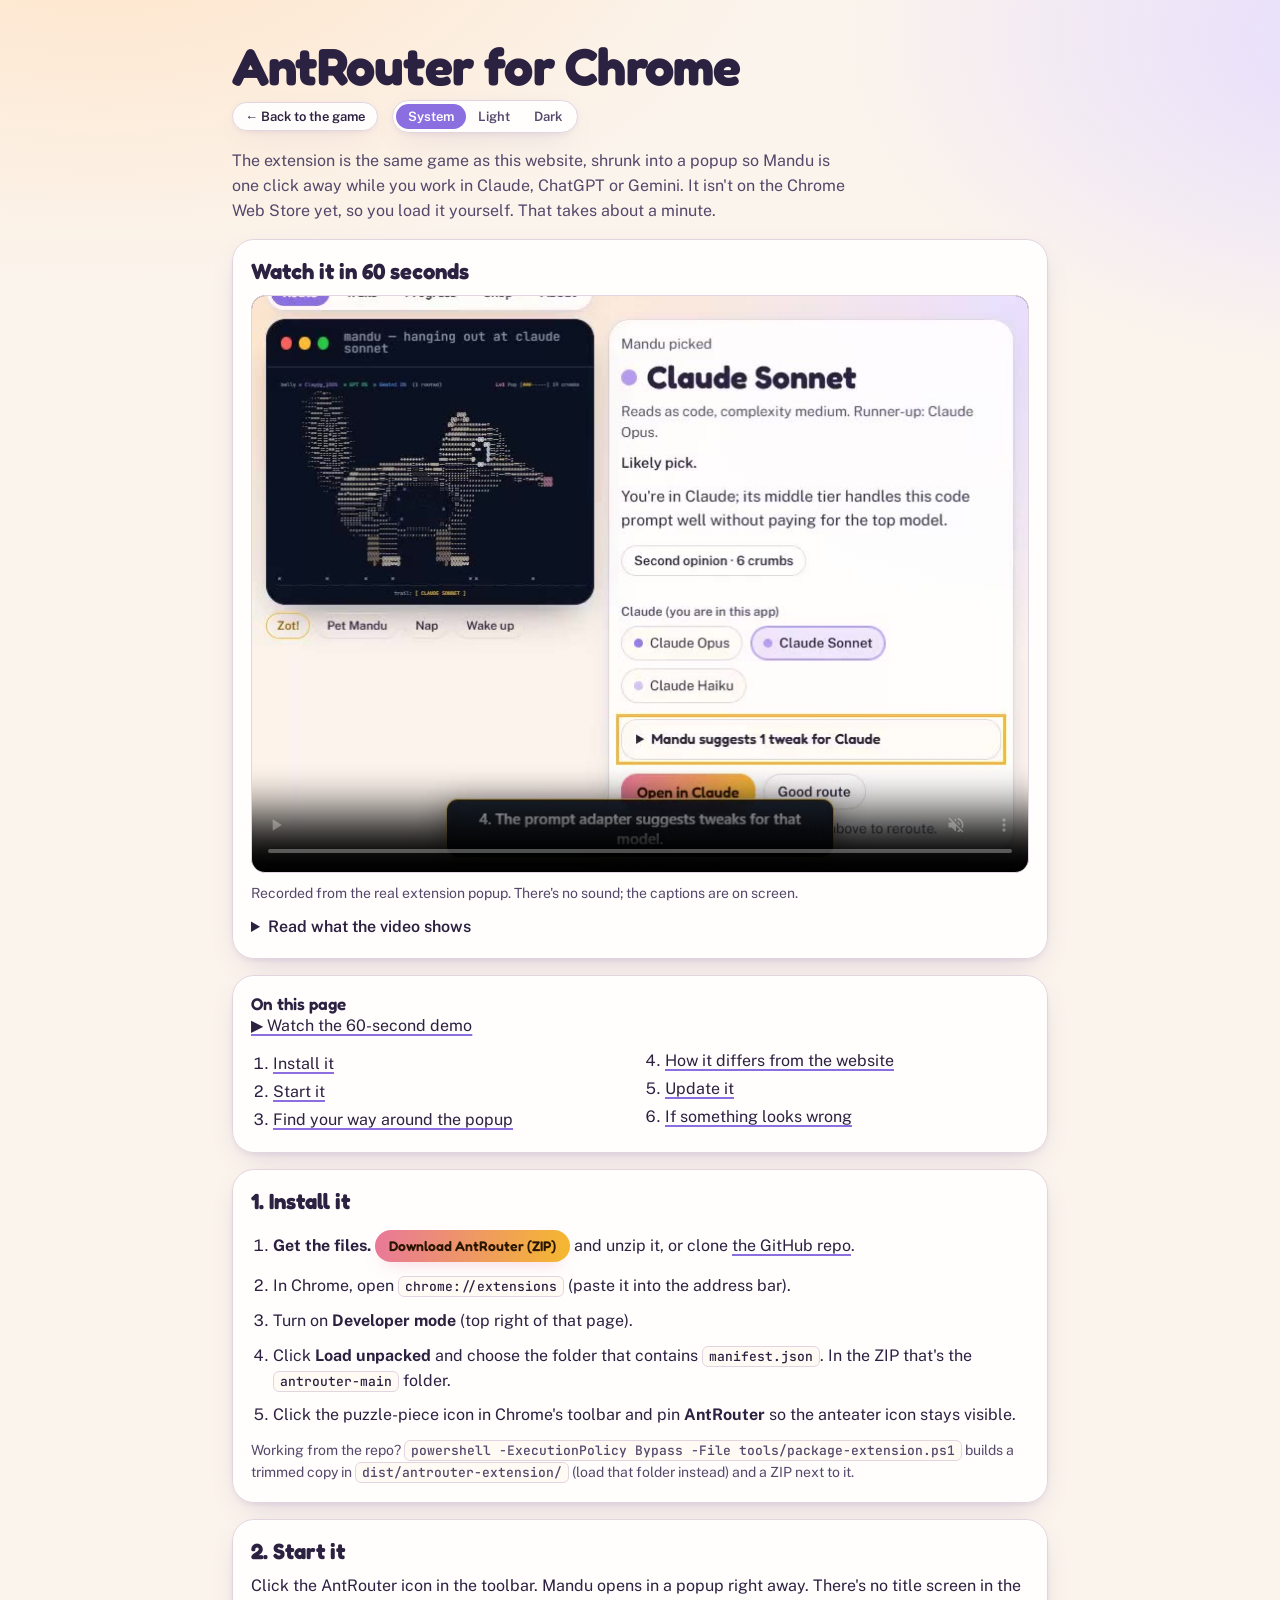
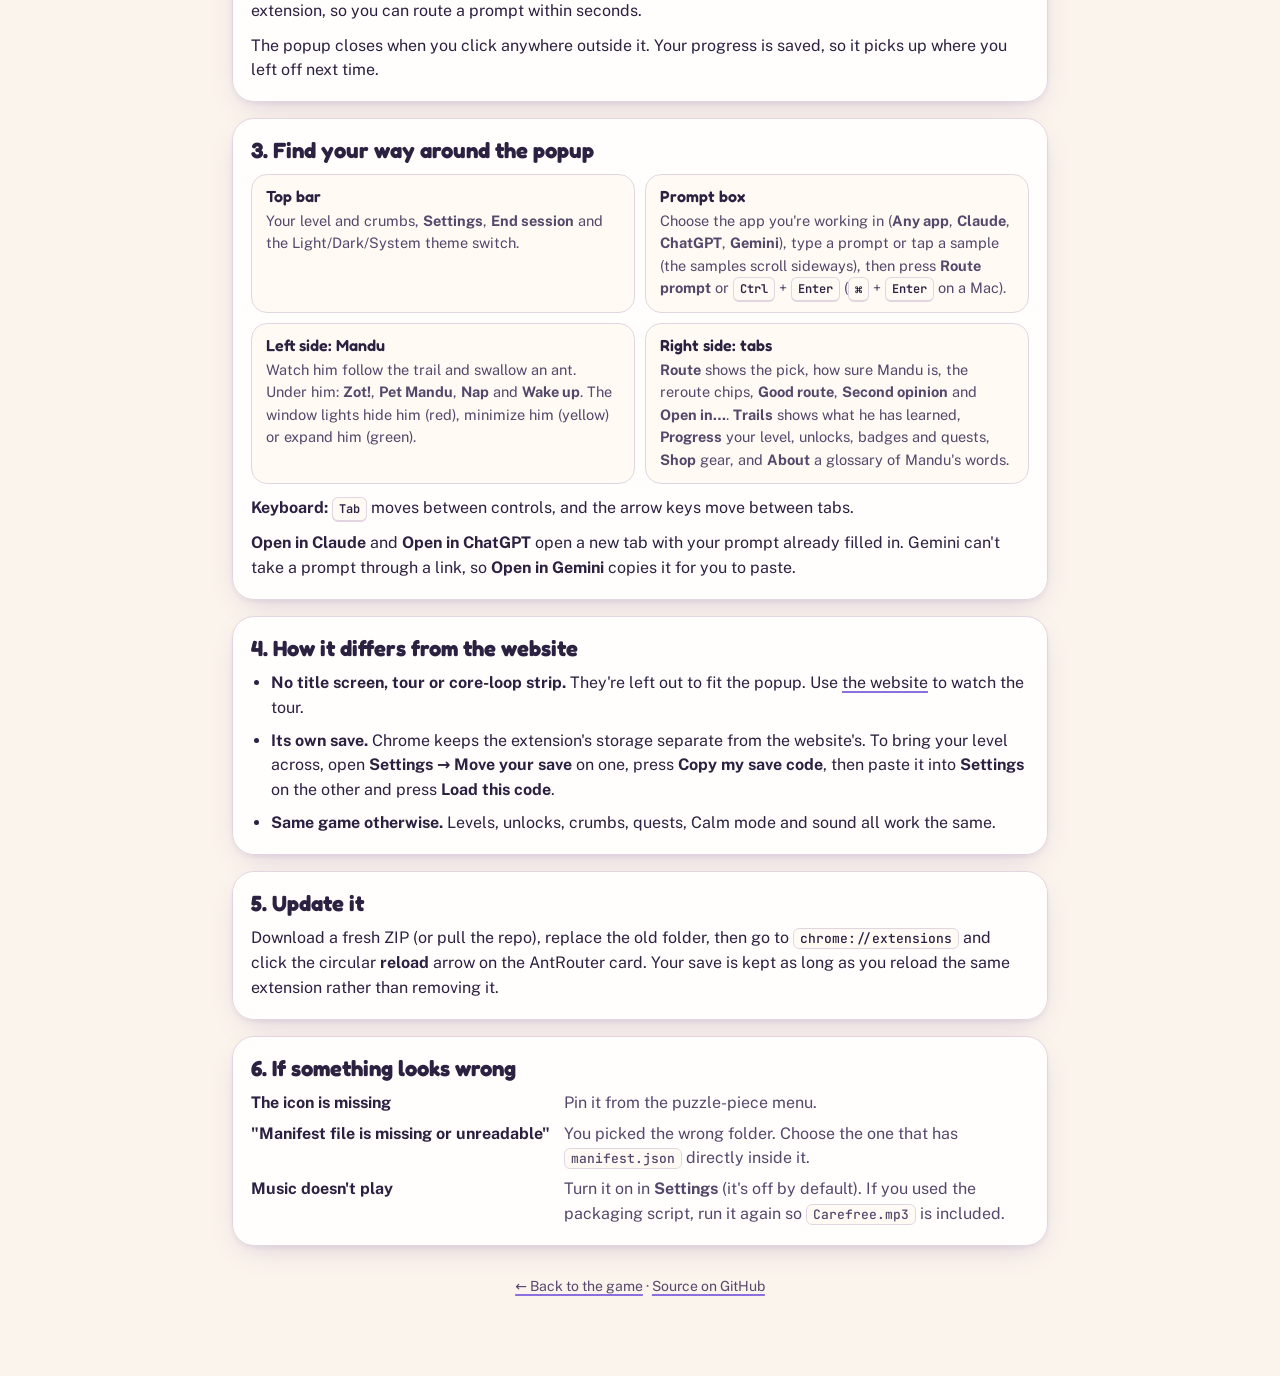
==== extension.html @ 778ecbe5 "site: 60-second demo video of the extension on the guide page A captioned recording of the real exte" ====
<!doctype html>
<html lang="en">
<head>
<meta charset="utf-8">
<meta name="viewport" content="width=device-width, initial-scale=1, viewport-fit=cover">
<title>AntRouter Chrome extension</title>
<meta name="description" content="How to install, start and find your way around the AntRouter Chrome extension.">
<link rel="preconnect" href="https://fonts.googleapis.com">
<link rel="preconnect" href="https://fonts.gstatic.com" crossorigin>
<link href="https://fonts.googleapis.com/css2?family=Public+Sans:wght@400;500;600&family=JetBrains+Mono:wght@500&family=Fredoka:wght@500..700&display=swap" rel="stylesheet">
<link rel="stylesheet" href="css/app.css?v=8">
<script src="src/storage.js?v=8"></script>
<script src="src/theme.js?v=8"></script>
<style>
/* demo video (this page only) */
.guide-demo video{display:block;width:100%;max-width:780px;aspect-ratio:780/580;height:auto;margin:6px auto 10px;border-radius:14px;border:1px solid var(--rule);background:#0B1120}
.guide-demo details{margin-top:6px}
.guide-demo summary{cursor:pointer;font-weight:600}
.guide-demo ol{margin:8px 0 0;padding-left:22px;display:grid;gap:4px;color:var(--muted)}
.guide-toc .demo-link{margin:8px 0 0}
</style>
</head>
<body>
<div class="wrap guide">
  <header class="top"><h1>AntRouter for Chrome</h1>
    <div class="top-right">
      <a class="hdr-btn" href="./">← Back to the game</a>
      <div class="theme-switch" role="radiogroup" aria-label="Color theme">
        <button role="radio" data-theme-choice="system">System</button><button role="radio" data-theme-choice="light">Light</button><button role="radio" data-theme-choice="dark">Dark</button>
      </div>
    </div>
  </header>
  <p class="sub">The extension is the same game as this website, shrunk into a popup so Mandu is one click away while you work in Claude, ChatGPT or Gemini. It isn't on the Chrome Web Store yet, so you load it yourself. That takes about a minute.</p>

  <section class="card guide-demo" id="demo" aria-labelledby="h-demo">
    <h2 id="h-demo">Watch it in 60 seconds</h2>
    <video controls muted playsinline preload="metadata" poster="media/extension-demo-poster.jpg" aria-describedby="demo-note">
      <source src="media/extension-demo.mp4" type="video/mp4">
      Your browser can't play this video. <a href="media/extension-demo.mp4">Download the demo (MP4)</a>.
    </video>
    <p class="meta" id="demo-note">Recorded from the real extension popup. There's no sound; the captions are on screen.</p>
    <details>
      <summary>Read what the video shows</summary>
      <ol>
        <li>Click the AntRouter icon in Chrome's toolbar and Mandu opens in a popup.</li>
        <li>Pick the app you're working in (Claude), type a prompt and press <b>Route prompt</b>.</li>
        <li>Mandu follows the trail, swallows an ant, and says which model, why and how sure he is.</li>
        <li>The prompt adapter suggests a tweak for that model, with the reason and a diff. Your original is sent unless you press <b>Use suggested prompt</b>.</li>
        <li><b>Open in Claude</b> opens a new tab with the prompt filled in.</li>
        <li>Tapping another model reroutes; Mandu learns that trail for next time.</li>
        <li>The Trails and Progress tabs show what he learned and what you've unlocked.</li>
        <li><b>Settings</b> has Calm mode, volume, and a save code to move your progress between the extension and the website.</li>
      </ol>
    </details>
  </section>

  <nav class="card guide-toc" aria-label="On this page">
    <b class="cardtitle">On this page</b>
    <p class="demo-link"><a href="#demo">▶ Watch the 60-second demo</a></p>
    <ol>
      <li><a href="#install">Install it</a></li>
      <li><a href="#start">Start it</a></li>
      <li><a href="#popup">Find your way around the popup</a></li>
      <li><a href="#differences">How it differs from the website</a></li>
      <li><a href="#update">Update it</a></li>
      <li><a href="#help">If something looks wrong</a></li>
    </ol>
  </nav>

  <section class="card" id="install" aria-labelledby="h-install">
    <h2 id="h-install">1. Install it</h2>
    <ol class="steps-list">
      <li><b>Get the files.</b> <a class="go guide-dl" href="https://github.com/EthanEthernet/antrouter/archive/refs/heads/main.zip">Download AntRouter (ZIP)</a> and unzip it, or clone <a href="https://github.com/EthanEthernet/antrouter">the GitHub repo</a>.</li>
      <li>In Chrome, open <code>chrome://extensions</code> (paste it into the address bar).</li>
      <li>Turn on <b>Developer mode</b> (top right of that page).</li>
      <li>Click <b>Load unpacked</b> and choose the folder that contains <code>manifest.json</code>. In the ZIP that's the <code>antrouter-main</code> folder.</li>
      <li>Click the puzzle-piece icon in Chrome's toolbar and pin <b>AntRouter</b> so the anteater icon stays visible.</li>
    </ol>
    <p class="meta">Working from the repo? <code>powershell -ExecutionPolicy Bypass -File tools/package-extension.ps1</code> builds a trimmed copy in <code>dist/antrouter-extension/</code> (load that folder instead) and a ZIP next to it.</p>
  </section>

  <section class="card" id="start" aria-labelledby="h-start">
    <h2 id="h-start">2. Start it</h2>
    <p>Click the AntRouter icon in the toolbar. Mandu opens in a popup right away. There's no title screen in the extension, so you can route a prompt within seconds.</p>
    <p>The popup closes when you click anywhere outside it. Your progress is saved, so it picks up where you left off next time.</p>
  </section>

  <section class="card" id="popup" aria-labelledby="h-popup">
    <h2 id="h-popup">3. Find your way around the popup</h2>
    <div class="guide-map">
      <div><h3>Top bar</h3><p>Your level and crumbs, <b>Settings</b>, <b>End session</b> and the Light/Dark/System theme switch.</p></div>
      <div><h3>Prompt box</h3><p>Choose the app you're working in (<b>Any app</b>, <b>Claude</b>, <b>ChatGPT</b>, <b>Gemini</b>), type a prompt or tap a sample (the samples scroll sideways), then press <b>Route prompt</b> or <kbd>Ctrl</kbd> + <kbd>Enter</kbd> (<kbd>⌘</kbd> + <kbd>Enter</kbd> on a Mac).</p></div>
      <div><h3>Left side: Mandu</h3><p>Watch him follow the trail and swallow an ant. Under him: <b>Zot!</b>, <b>Pet Mandu</b>, <b>Nap</b> and <b>Wake up</b>. The window lights hide him (red), minimize him (yellow) or expand him (green).</p></div>
      <div><h3>Right side: tabs</h3><p><b>Route</b> shows the pick, how sure Mandu is, the reroute chips, <b>Good route</b>, <b>Second opinion</b> and <b>Open in…</b>. <b>Trails</b> shows what he has learned, <b>Progress</b> your level, unlocks, badges and quests, <b>Shop</b> gear, and <b>About</b> a glossary of Mandu's words.</p></div>
    </div>
    <p><b>Keyboard:</b> <kbd>Tab</kbd> moves between controls, and the arrow keys move between tabs.</p>
    <p><b>Open in Claude</b> and <b>Open in ChatGPT</b> open a new tab with your prompt already filled in. Gemini can't take a prompt through a link, so <b>Open in Gemini</b> copies it for you to paste.</p>
  </section>

  <section class="card" id="differences" aria-labelledby="h-diff">
    <h2 id="h-diff">4. How it differs from the website</h2>
    <ul>
      <li><b>No title screen, tour or core-loop strip.</b> They're left out to fit the popup. Use <a href="./">the website</a> to watch the tour.</li>
      <li><b>Its own save.</b> Chrome keeps the extension's storage separate from the website's. To bring your level across, open <b>Settings → Move your save</b> on one, press <b>Copy my save code</b>, then paste it into <b>Settings</b> on the other and press <b>Load this code</b>.</li>
      <li><b>Same game otherwise.</b> Levels, unlocks, crumbs, quests, Calm mode and sound all work the same.</li>
    </ul>
  </section>

  <section class="card" id="update" aria-labelledby="h-update">
    <h2 id="h-update">5. Update it</h2>
    <p>Download a fresh ZIP (or pull the repo), replace the old folder, then go to <code>chrome://extensions</code> and click the circular <b>reload</b> arrow on the AntRouter card. Your save is kept as long as you reload the same extension rather than removing it.</p>
  </section>

  <section class="card" id="help" aria-labelledby="h-help">
    <h2 id="h-help">6. If something looks wrong</h2>
    <dl class="glossary">
      <dt>The icon is missing</dt><dd>Pin it from the puzzle-piece menu.</dd>
      <dt>"Manifest file is missing or unreadable"</dt><dd>You picked the wrong folder. Choose the one that has <code>manifest.json</code> directly inside it.</dd>
      <dt>Music doesn't play</dt><dd>Turn it on in <b>Settings</b> (it's off by default). If you used the packaging script, run it again so <code>Carefree.mp3</code> is included.</dd>
    </dl>
  </section>

  <p class="meta guide-foot"><a href="./">← Back to the game</a> · <a href="https://github.com/EthanEthernet/antrouter">Source on GitHub</a></p>
</div>
</body>
</html>
---- css/app.css ----
/* Colour tokens. Light is the base; dark applies when the system prefers it (and the viewer hasn't picked Light) or when Dark is picked. */
:root{--bg:#FBF4EC;--glow1:#FFE3C7;--glow2:#E6DCFF;--surface:rgba(255,255,255,.9);--surface-2:rgba(255,250,244,.96);--field:#FFFFFF;
  --rule:#E2D5E0;--hover:rgba(139,111,224,.09);--ink:#2B2140;--muted:#54486B;--signal:#F5B82E;--signal-ink:#8F5F00;--pink:#E8789A;
  --accent:#8B6FE0;--accent-soft:rgba(139,111,224,.16);--on-accent:#FFFFFF;--shadow:0 10px 30px -12px rgba(92,64,150,.28),0 2px 6px -2px rgba(92,64,150,.12);
  --go-shadow:rgba(232,120,154,.35);color-scheme:light;
  box-sizing:border-box;padding-top:env(safe-area-inset-top,0px);padding-bottom:env(safe-area-inset-bottom,0px)}
@media (prefers-color-scheme:dark){:root:not([data-theme="light"]){--bg:#130F22;--glow1:#2A1B47;--glow2:#0F2A3F;--surface:rgba(255,255,255,.085);--surface-2:rgba(255,255,255,.07);--field:rgba(10,8,22,.55);
  --rule:rgba(220,205,255,.13);--hover:rgba(185,155,242,.12);--ink:#EFEAFF;--muted:#C6BEDF;--signal-ink:#F7C55A;--pink:#F59AB0;
  --accent:#B99BF2;--accent-soft:rgba(185,155,242,.2);--on-accent:#1C1233;--shadow:0 14px 34px -14px rgba(0,0,0,.7),0 2px 6px -2px rgba(0,0,0,.4);--go-shadow:rgba(245,154,176,.25);color-scheme:dark}}
:root[data-theme="dark"]{--bg:#130F22;--glow1:#2A1B47;--glow2:#0F2A3F;--surface:rgba(255,255,255,.085);--surface-2:rgba(255,255,255,.07);--field:rgba(10,8,22,.55);
  --rule:rgba(220,205,255,.13);--hover:rgba(185,155,242,.12);--ink:#EFEAFF;--muted:#C6BEDF;--signal-ink:#F7C55A;--pink:#F59AB0;
  --accent:#B99BF2;--accent-soft:rgba(185,155,242,.2);--on-accent:#1C1233;--shadow:0 14px 34px -14px rgba(0,0,0,.7),0 2px 6px -2px rgba(0,0,0,.4);--go-shadow:rgba(245,154,176,.25);color-scheme:dark}
*,*::before,*::after{box-sizing:inherit}
html{scroll-padding-top:env(safe-area-inset-top,0px)}
body{margin:0;background:var(--bg);color:var(--ink);font:400 16px/1.55 "Public Sans",system-ui,sans-serif}
:focus-visible{outline:3px solid var(--signal);outline-offset:2px}
.wrap{max-width:1040px;margin:0 auto;padding:40px 22px 64px}
h1{font:800 clamp(38px,6.4vw,68px)/1 "Archivo",Arial,sans-serif;font-variation-settings:"wdth" 118;margin:0 0 10px;letter-spacing:-.01em}
.sub{color:var(--muted);max-width:62ch;margin:0 0 28px;font-size:18px}
.term{background:#0B1120;border:1px solid #26314D;border-radius:16px;overflow:hidden}
.bar{display:flex;align-items:center;gap:7px;padding:11px 14px;border-bottom:1px solid #26314D}
.bar .wb{width:13px;height:13px;border-radius:50%;padding:0;border:0;display:grid;place-items:center;font:700 9px/1 "JetBrains Mono",monospace;color:transparent;cursor:pointer}
.bar .wb:hover,.bar .wb:focus-visible{color:rgba(0,0,0,.6)}
.bar .wb.red{background:#FF5F57}.bar .wb.yellow{background:#FEBC2E}.bar .wb.green{background:#28C840}
.term.min pre{display:none}
.term.max{position:fixed;inset:12px;z-index:50;display:flex;flex-direction:column;box-shadow:0 20px 80px rgba(0,0,0,.6)}
.term.max pre{margin:auto 0}
.shade{position:fixed;inset:0;background:rgba(5,8,16,.7);z-index:49;display:none}
.shade.on{display:block}
.bar span{margin-left:8px;font:500 12.5px/1 "JetBrains Mono",ui-monospace,Menlo,Consolas,monospace;color:#8B96AE}
pre{margin:0;padding:20px 0 16px;color:#E7D2B4;font-family:"JetBrains Mono",ui-monospace,"SF Mono",Menlo,Consolas,monospace;line-height:1;white-space:pre;overflow:hidden;text-align:center;cursor:crosshair;user-select:none}
.controls{display:grid;grid-template-columns:1fr auto;gap:18px;margin-top:20px;align-items:start}
@media (max-width:720px){.controls{grid-template-columns:1fr}}
.group b{display:block;font:700 15px/1.3 "Archivo",sans-serif;margin-bottom:10px}
.chips{display:flex;flex-wrap:wrap;gap:8px}
button{font:600 14px/1 "Public Sans",sans-serif;padding:10px 14px;border-radius:999px;border:1px solid var(--rule);background:transparent;color:var(--ink);cursor:pointer;display:inline-flex;align-items:center;gap:8px}
button:hover{border-color:var(--ink)}
button .dot{width:10px;height:10px;border-radius:50%}
button.primary{background:var(--pink);color:#3A1220;border-color:var(--pink)}
.router{margin-top:20px;display:grid;grid-template-columns:minmax(0,1.25fr) minmax(0,1fr);gap:20px;align-items:start}
@media (max-width:860px){.router{grid-template-columns:1fr}}
.card{border:1px solid var(--rule);border-radius:14px;padding:18px}
textarea{width:100%;min-height:92px;resize:vertical;font:inherit;color:var(--ink);background:transparent;border:1px solid var(--rule);border-radius:10px;padding:12px 14px}
.dials{display:grid;grid-template-columns:repeat(3,1fr);gap:14px;margin:14px 0}
@media (max-width:480px){.dials{grid-template-columns:1fr}}
.dial label{display:flex;justify-content:space-between;font-weight:600;font-size:14px}
.dial output{color:var(--muted);font-weight:500}
input[type=range]{width:100%;accent-color:var(--signal)}
.go{background:var(--signal);color:#2A1E00;border-color:var(--signal);font:700 15px/1 "Archivo",sans-serif;padding:13px 20px}
.go:disabled{opacity:.5;cursor:wait}
.samples{display:flex;flex-wrap:wrap;gap:6px;margin-top:10px}
.samples button{font-size:13px;padding:7px 11px}
.pick h3{font:800 30px/1.1 "Archivo",sans-serif;font-variation-settings:"wdth" 112;margin:4px 0 6px;display:flex;align-items:center;gap:10px}
.pick .sw{width:16px;height:16px;border-radius:50%}
.meta{font-size:14px;color:var(--muted)}
.reason{margin:10px 0 14px;font-size:15.5px}
.bars{display:grid;gap:7px;margin:12px 0 16px}
.chips{display:flex;flex-wrap:wrap;gap:8px}
.chip{display:inline-flex;align-items:center;gap:7px;padding:6px 12px;border-radius:999px;border:1px solid rgba(127,127,127,.35);font-size:13.5px;cursor:pointer}
.chip:hover{background:rgba(127,127,127,.12)}
.chip.on{border-color:var(--c);font-weight:700;box-shadow:0 0 0 1px var(--c) inset}
.chip .sw{width:9px;height:9px;border-radius:50%;display:inline-block}
.barrow{display:grid;grid-template-columns:110px 1fr 34px;gap:10px;align-items:center;font-size:13.5px;cursor:pointer;border-radius:6px;padding:2px 4px}
.barrow:hover{background:rgba(127,127,127,.12)}
.barrow .track{height:8px;border-radius:4px;background:rgba(127,127,127,.18);overflow:hidden}
.barrow .fill{display:block;height:100%;border-radius:4px}
.fam{font:700 12.5px/1 "Public Sans",sans-serif;color:var(--muted);margin-top:6px}
.open{display:flex;flex-wrap:wrap;gap:8px;align-items:center}
.open a{font:700 14px/1 "Archivo",sans-serif;padding:11px 16px;border-radius:999px;text-decoration:none;color:#2A1E00;background:var(--signal)}
.empty{color:var(--muted);font-size:15px;margin:0}
.ledger{display:flex;gap:22px;flex-wrap:wrap;margin-top:12px}
.ledger b{font:750 24px/1 "Archivo",sans-serif;display:block}
.ledger span{font-size:12.5px;color:var(--muted)}
.plat{display:flex;flex-wrap:wrap;gap:8px;margin:0 0 14px;align-items:center}
.plat button[aria-pressed="true"]{background:var(--ink);color:var(--bg);border-color:var(--ink)}
.mood{display:flex;flex-wrap:wrap;gap:8px;margin-top:14px}
.states{display:grid;grid-template-columns:repeat(4,1fr);gap:20px;margin-top:44px;border-top:1px solid var(--rule);padding-top:28px}
@media (max-width:820px){.states{grid-template-columns:repeat(2,1fr)}}
@media (max-width:460px){.states{grid-template-columns:1fr}}
.states h3{font:700 18px/1.2 "Archivo",sans-serif;font-variation-settings:"wdth" 108;margin:0 0 6px}
.states p{margin:0;color:var(--muted);font-size:15px}
.loop{margin-top:16px;border:1px solid var(--rule);border-radius:14px;padding:14px 16px}
.loophead{display:flex;justify-content:space-between;align-items:baseline;gap:10px;flex-wrap:wrap;margin-bottom:10px}
.loophead b{font:700 15px/1.2 "Archivo",sans-serif}
.steps{display:flex;flex-wrap:wrap;align-items:center;gap:6px}
.st{font:600 13px/1 "Public Sans",sans-serif;padding:8px 11px;border-radius:999px;border:1px dashed var(--rule);color:var(--muted);transition:.25s}
.st.done{border-style:solid;border-color:var(--signal);color:var(--ink)}
.st.on{background:var(--signal);border-color:var(--signal);color:#2A1E00;transform:scale(1.06)}
.arr{color:var(--muted);font-size:13px}
.hint{margin-top:10px;font-size:14px;color:var(--muted)}
.hint b{color:var(--ink)}
.quests{display:grid;grid-template-columns:repeat(auto-fit,minmax(220px,1fr));gap:10px;margin-top:10px}
.q{border:1px solid var(--rule);border-radius:12px;padding:12px}
.q b{display:block;font:600 14.5px/1.3 "Public Sans",sans-serif;margin-bottom:8px}
.qbar{height:7px;border-radius:4px;background:rgba(127,127,127,.2);overflow:hidden}
.qbar span{display:block;height:100%;background:var(--signal);transition:width .4s}
.q .meta{display:flex;justify-content:space-between;margin-top:6px;font-size:12.5px}
.q.new{animation:pop .6s}
@keyframes pop{0%{transform:scale(.94);opacity:.3}100%{transform:none;opacity:1}}
.prog{display:grid;grid-template-columns:minmax(0,1fr) minmax(0,1.3fr);gap:20px;margin-top:20px}
@media (max-width:860px){.prog{grid-template-columns:1fr}}
.lvl{display:flex;align-items:baseline;gap:10px;flex-wrap:wrap}
.lvl b{font:800 26px/1 "Archivo",sans-serif;font-variation-settings:"wdth" 112}
.xpbar{height:10px;border-radius:5px;background:rgba(127,127,127,.2);overflow:hidden;margin:10px 0 6px}
.xpbar span{display:block;height:100%;background:linear-gradient(90deg,var(--pink),var(--signal));transition:width .5s}
.crumbs{font:700 15px/1 "Archivo",sans-serif;color:var(--signal)}
.badges{display:flex;flex-wrap:wrap;gap:6px;margin-top:12px}
.badge{font-size:12.5px;padding:5px 9px;border-radius:999px;border:1px dashed var(--rule);color:var(--muted)}
.badge.on{border-style:solid;border-color:var(--signal);color:var(--ink)}
.shop{display:grid;grid-template-columns:repeat(auto-fill,minmax(150px,1fr));gap:10px;margin-top:10px}
.item{border:1px solid var(--rule);border-radius:12px;padding:12px;display:flex;flex-direction:column;gap:6px}
.item .ico{font:500 18px/1 "JetBrains Mono",monospace;height:22px}
.item b{font:700 14.5px/1.2 "Archivo",sans-serif}
.item .meta{font-size:12.5px}
.item button{justify-content:center;font-size:13px;padding:8px 10px;margin-top:auto}
.item button:disabled{opacity:.45;cursor:not-allowed}
.item.worn{border-color:var(--signal)}
.tourbtn{background:var(--signal);color:#2A1E00;border-color:var(--signal);font:700 15px/1 "Archivo",sans-serif;padding:12px 18px;margin:-12px 0 24px}
.tourbar{position:fixed;top:12px;left:50%;transform:translateX(-50%);z-index:70;display:none;align-items:center;gap:12px;background:#0B1120;color:#E6EAF2;border:1px solid #F5B82E;border-radius:14px;padding:12px 14px 12px 16px;width:min(720px,calc(100vw - 32px));box-shadow:0 10px 40px rgba(0,0,0,.5)}
.tourbar.on{display:flex}
.tourbar .step{font:700 12px/1 "JetBrains Mono",monospace;color:#F5B82E;white-space:nowrap}
.tourbar p{margin:0;flex:1;font:500 15px/1.35 "Public Sans",sans-serif}
.tourbar button{font-size:12.5px;padding:7px 11px;color:#E6EAF2;border-color:#3A4563}
.tourbar .tprog{position:absolute;left:0;bottom:0;height:3px;background:#F5B82E;border-radius:0 0 0 14px;transition:width .3s linear}
.toast{position:fixed;left:50%;bottom:22px;transform:translateX(-50%) translateY(20px);background:#0B1120;color:#FFD200;border:1px solid #FFD200;border-radius:999px;padding:10px 16px;font:600 14px/1.2 "Public Sans",sans-serif;opacity:0;transition:.3s;z-index:60;pointer-events:none;max-width:calc(100vw - 32px);text-align:center}
.toast.on{opacity:1;transform:translateX(-50%) translateY(0)}
.brief{margin-top:36px;max-width:70ch}
.brief h2{font:750 28px/1.1 "Archivo",sans-serif;font-variation-settings:"wdth" 112;margin:0 0 12px}
.brief p{color:var(--muted)}
/* ---- tabbed layout ---- */
.top{display:flex;justify-content:space-between;align-items:baseline;gap:8px 16px;flex-wrap:wrap}
.top h1{font-size:clamp(32px,5vw,52px);margin:0}
.hdr-stats{font:700 15px/1.2 "Archivo",sans-serif;color:var(--signal)}
.top+.sub{margin:6px 0 16px;font-size:16px}
.chat textarea{min-height:72px;margin-top:6px}
.chat .open{margin-top:12px}
.tabbar{display:flex;align-items:flex-end;gap:12px;margin:22px 0 18px;border-bottom:1px solid var(--rule)}
.tabs{display:flex;gap:2px;overflow-x:auto;flex:1;min-width:0}
.tab{border:0;border-bottom:3px solid transparent;border-radius:10px 10px 0 0;padding:11px 14px;color:var(--muted);position:relative;white-space:nowrap}
.tab:hover{color:var(--ink);border-color:transparent;border-bottom-color:var(--rule)}
.tab[aria-selected="true"]{color:var(--ink);border-bottom-color:var(--signal)}
.tab.has-news::after{content:"";position:absolute;top:8px;right:5px;width:8px;height:8px;border-radius:50%;background:var(--pink)}
.tabbar .tourbtn{margin:0 0 8px;padding:9px 14px;font-size:14px;white-space:nowrap}
.stage{display:grid;grid-template-columns:minmax(0,1.15fr) minmax(0,1fr);gap:20px;align-items:start}
.side{position:sticky;top:12px;z-index:51}
@media (max-width:860px){.stage{grid-template-columns:minmax(0,1fr)}.side{position:static}}
.panel{display:grid;gap:16px}
.panel[hidden]{display:none}
.panel .loop{margin-top:0}
.cardtitle{display:block;font:700 16px/1.2 "Archivo",sans-serif}
.pill{display:inline-flex;align-items:center;gap:7px;padding:6px 12px;border-radius:999px;border:1px solid var(--c);font-size:13.5px}
.pill .sw{width:9px;height:9px;border-radius:50%;display:inline-block}
.panel .states{grid-template-columns:repeat(2,1fr);margin-top:0;border-top:0;padding-top:0}
@media (max-width:460px){.panel .states{grid-template-columns:1fr}}
.panel .brief{margin-top:0}
.panel .brief .lede{color:var(--ink)}
/* ---- cozy game skin ---- */
body{background:radial-gradient(1100px 620px at 8% -12%,var(--glow1),transparent 62%),radial-gradient(900px 560px at 108% 4%,var(--glow2),transparent 60%),var(--bg);background-attachment:fixed;min-height:100vh}
::selection{background:var(--accent-soft);color:var(--ink)}
textarea{caret-color:var(--accent)}
html{scrollbar-color:var(--rule) transparent}
:focus-visible{outline:3px solid var(--accent);outline-offset:2px}
h1,.top h1{font:700 clamp(32px,5vw,52px)/1 "Fredoka","Public Sans",sans-serif;font-variation-settings:normal;letter-spacing:-.015em}
.hdr-stats,.crumbs{color:var(--signal-ink)}
.top-right{display:flex;align-items:center;gap:14px;flex-wrap:wrap}
.theme-switch{display:inline-flex;padding:3px;border-radius:999px;background:var(--surface);border:1px solid var(--rule);box-shadow:var(--shadow)}
.theme-switch button{border:0;padding:6px 12px;font:600 13px/1 "Public Sans",sans-serif;color:var(--muted)}
.theme-switch button:hover{color:var(--ink);background:var(--hover)}
.theme-switch button[aria-checked="true"]{background:var(--accent);color:var(--on-accent)}
.card,.loop{background:var(--surface);border:1px solid var(--rule);border-radius:22px;box-shadow:var(--shadow);-webkit-backdrop-filter:blur(14px) saturate(1.2);backdrop-filter:blur(14px) saturate(1.2)}
.q,.item{background:var(--surface-2);border:1px solid var(--rule);border-radius:16px}
.item.worn{border-color:var(--accent);box-shadow:0 0 0 1px var(--accent) inset}
.cardtitle,.loophead b,.pick h3,.lvl b,.item b,.brief h2,.states h3{font-family:"Fredoka","Public Sans",sans-serif;font-variation-settings:normal}
.pick h3{font-weight:700;font-size:32px}
.lvl b{font-weight:700}
.cardtitle,.loophead b{font-weight:600;font-size:17px}
button{border-color:var(--rule)}
button:hover{border-color:var(--accent);background:var(--hover)}
textarea{background:var(--field);border-color:var(--rule);border-radius:16px;transition:border-color .2s,box-shadow .2s}
textarea:focus{outline:none;border-color:var(--accent);box-shadow:0 0 0 4px var(--accent-soft)}
textarea::placeholder{color:var(--muted)}
.plat button[aria-pressed="true"]{background:var(--accent);color:var(--on-accent);border-color:var(--accent)}
.go,.open a,.tourbtn{background:linear-gradient(100deg,var(--pink),var(--signal));color:#2A1600;border:0;border-radius:16px;font:600 15px/1 "Fredoka","Public Sans",sans-serif;box-shadow:0 8px 18px -8px var(--go-shadow);transition:transform .25s cubic-bezier(.2,.8,.2,1),box-shadow .25s}
.go:hover,.open a:hover,.tourbtn:hover{transform:translateY(-1px);box-shadow:0 12px 22px -8px var(--go-shadow);background:linear-gradient(100deg,var(--pink),var(--signal))}
.go:active,.open a:active,.tourbtn:active{transform:translateY(0)}
.zot{border-color:var(--signal);color:var(--signal-ink)}
.tabbar{border-bottom:0;gap:10px}
.tabs{gap:4px;padding:4px;border-radius:999px;background:var(--surface);border:1px solid var(--rule);flex:0 1 auto;box-shadow:var(--shadow)}
.tab,.tab:hover,.tab[aria-selected="true"]{border:0;border-radius:999px;padding:9px 16px;font:600 14px/1 "Fredoka","Public Sans",sans-serif}
.tab:hover{background:var(--hover)}
.tab[aria-selected="true"]{background:var(--accent);color:var(--on-accent)}
.tab.has-news::after{top:4px;right:6px;box-shadow:0 0 0 2px var(--bg)}
.tabbar .tourbtn{margin:0 0 0 auto}
.chip{background:var(--surface-2);border-color:var(--rule)}
.chip.on{background:color-mix(in srgb,var(--c) 22%,transparent);border-color:var(--c)}
.st{border-color:var(--rule)}
.st.done{border-color:var(--accent)}
.st.on{background:linear-gradient(100deg,var(--pink),var(--signal));border-color:transparent;color:#2A1600}
.qbar span{background:linear-gradient(90deg,var(--accent),var(--pink))}
.badge.on{border-color:var(--accent);background:var(--accent-soft)}
.term{border-radius:20px;box-shadow:0 18px 40px -18px rgba(10,6,30,.55)}
.toast{border-radius:16px;box-shadow:0 14px 34px -12px rgba(0,0,0,.5)}
.hdr-btn{padding:7px 12px;font:600 13px/1 "Public Sans",sans-serif;background:var(--surface);box-shadow:var(--shadow)}
.hdr-btn:disabled{opacity:.5;cursor:not-allowed}
/* ---- launch and exit screens ---- */
.screen{position:fixed;inset:0;z-index:80;display:grid;place-items:center;padding:24px 16px;overflow-y:auto;
  background:radial-gradient(900px 560px at 10% -10%,var(--glow1),transparent 62%),radial-gradient(800px 520px at 110% 10%,var(--glow2),transparent 60%),var(--bg)}
.screen[hidden],.screen-actions [hidden]{display:none}
.screen-card{width:min(600px,100%);text-align:center;background:var(--surface);border:1px solid var(--rule);border-radius:28px;box-shadow:var(--shadow);padding:22px 22px 18px;
  -webkit-backdrop-filter:blur(14px) saturate(1.2);backdrop-filter:blur(14px) saturate(1.2);animation:rise .5s cubic-bezier(.2,.8,.2,1)}
@keyframes rise{from{transform:translateY(14px);opacity:0}to{transform:none;opacity:1}}
.screen-term{margin:0 0 16px}
.screen-term pre{padding:10px 0 6px;cursor:pointer}
.screen-title{font:700 clamp(40px,8vw,60px)/1 "Fredoka","Public Sans",sans-serif;letter-spacing:-.015em;margin:0}
.screen-tag{color:var(--muted);font-size:17px;margin:8px 0 4px}
.screen-actions{display:flex;flex-wrap:wrap;justify-content:center;gap:10px;margin:16px 0}
.screen-actions .go{padding:14px 28px;font-size:17px}
.howto{list-style:none;padding:0;margin:0;display:grid;grid-template-columns:repeat(3,1fr);gap:10px;text-align:left}
.howto li{background:var(--surface-2);border:1px solid var(--rule);border-radius:16px;padding:10px 12px;font-size:13.5px;line-height:1.4;color:var(--muted)}
.howto b{display:block;margin-bottom:4px;color:var(--ink);font:600 15px/1.2 "Fredoka","Public Sans",sans-serif}
.recap{display:grid;grid-template-columns:repeat(3,1fr);gap:10px;margin:16px 0 10px}
.recap div{background:var(--surface-2);border:1px solid var(--rule);border-radius:16px;padding:10px 12px;text-align:left}
.recap dt{font-size:12.5px;color:var(--muted)}
.recap dd{margin:4px 0 0;font:700 21px/1.15 "Fredoka","Public Sans",sans-serif}
.credit{font-size:12px;color:var(--muted)}
.credit a{color:inherit}
.screen-card .credit{margin:10px 0 0}
.screen-foot{display:flex;flex-wrap:wrap;justify-content:center;align-items:center;gap:8px 14px;margin-top:14px}
@media (max-width:520px){.howto{grid-template-columns:1fr}.recap{grid-template-columns:repeat(2,1fr)}.screen-card{padding:16px 14px}}
/* ---- playtest 2: confidence, scores, second opinion, trails, unlocks, dials, settings, glossary ---- */
kbd{font:600 12px/1 "JetBrains Mono",monospace;padding:3px 6px;border:1px solid var(--rule);border-bottom-width:2px;border-radius:6px;background:var(--surface-2);color:var(--ink)}
.sure{margin:8px 0 0;font-size:14.5px;color:var(--muted)}
.sure b{color:var(--ink)}
.sure.close b{color:var(--signal-ink)}
.chip .score{margin-left:4px;font:600 12px/1 "JetBrains Mono",monospace;color:var(--muted)}
.second{margin:4px 0 12px;padding:10px 12px;border-radius:14px;background:var(--surface-2);border:1px solid var(--rule)}
.second b{font:600 14px/1.2 "Fredoka","Public Sans",sans-serif}
.second p{margin:4px 0 0;font-size:14.5px}
#second{font-size:13px;padding:8px 12px;margin:0 0 12px}
#second:disabled,.trail button:disabled{opacity:.5;cursor:not-allowed}
.trail{display:flex;align-items:center;gap:8px;flex-wrap:wrap;margin:6px 0}
.trail .sw{width:10px;height:10px;border-radius:50%;flex:none}
.trail span:nth-child(2){flex:1;min-width:180px}
.trail button{font-size:12px;padding:6px 10px}
.unlocks{list-style:none;padding:0;margin:12px 0 0;display:grid;gap:6px;font-size:14px;color:var(--muted)}
.unlocks li.on{color:var(--ink)}
.dials[hidden]{display:none}
.chat .dials{margin:14px 0 0;padding-top:12px;border-top:1px solid var(--rule)}
.dials-title{grid-column:1/-1;font:600 15px/1.2 "Fredoka","Public Sans",sans-serif}
.side .back{display:none}
.side.away .term,.side.away .mood{display:none}
.side.away .back{display:inline-flex}
dialog#settings{border:1px solid var(--rule);border-radius:24px;padding:0;background:var(--bg);color:var(--ink);box-shadow:var(--shadow);width:min(520px,calc(100vw - 32px));max-height:calc(100vh - 32px)}
dialog#settings::backdrop{background:rgba(10,6,24,.55)}
.settings{padding:20px 22px;display:grid;gap:12px}
.settings h2{font:700 26px/1.1 "Fredoka","Public Sans",sans-serif;margin:0}
.settings h3{font:600 17px/1.2 "Fredoka","Public Sans",sans-serif;margin:8px 0 0}
.settings p{margin:0}
.setrow{display:flex;gap:10px;align-items:flex-start}
.setrow > span{display:grid;gap:2px}
.setrow input[type=checkbox]{width:18px;height:18px;margin-top:2px;accent-color:var(--accent)}
.setrow.vol{display:grid;grid-template-columns:130px 1fr 44px;align-items:center}
.setrow.vol output{font-size:13px;color:var(--muted);text-align:right}
.settings textarea{min-height:64px;font:500 12px/1.4 "JetBrains Mono",monospace}
.setactions{display:flex;gap:8px;flex-wrap:wrap}
.setactions.end{justify-content:flex-end}
.glossary{display:grid;grid-template-columns:max-content 1fr;gap:6px 14px;margin:0}
.glossary dt{font-weight:700}
.glossary dd{margin:0;color:var(--muted)}
.tourbar{gap:8px}
.tourbar button[aria-pressed="true"]{border-color:#F5B82E;color:#F5B82E}
@media (max-width:520px){.setrow.vol{grid-template-columns:1fr 44px}.setrow.vol label{grid-column:1/-1}.glossary{grid-template-columns:1fr}.tourbar{flex-wrap:wrap}}
/* ---- prompt adapter panel ---- */
.adapt{margin:4px 0 14px;border:1px solid var(--rule);border-radius:16px;background:var(--surface-2)}
.adapt summary{cursor:pointer;padding:10px 14px;font:600 14.5px/1.3 "Fredoka","Public Sans",sans-serif;list-style-position:inside}
.adapt[open] summary{border-bottom:1px solid var(--rule)}
.adapt > :not(summary){margin-left:14px;margin-right:14px}
.adapt-why{margin:10px 14px 8px;padding-left:18px;display:grid;gap:6px;font-size:14px;color:var(--muted)}
.adapt-why b{color:var(--ink)}
.adapt-chips{display:flex;flex-wrap:wrap;gap:6px;margin:8px 14px}
.adapt-chip{font-size:12.5px;padding:6px 10px}
.adapt-chip[aria-pressed="true"]{background:var(--accent);color:var(--on-accent);border-color:var(--accent)}
.adapt-chip .sugtag{font-size:11px;padding:1px 6px;border-radius:999px;background:var(--accent-soft);color:var(--ink)}
.adapt-diff{margin:8px 14px;padding:8px 10px;border-radius:12px;background:var(--field);border:1px solid var(--rule);color:var(--ink);font:500 12.5px/1.45 "JetBrains Mono",monospace;white-space:pre-wrap;word-break:break-word;text-align:left;cursor:text;user-select:text;max-height:260px;overflow:auto}
.adapt-diff .del{display:block;background:rgba(232,120,154,.16);text-decoration:line-through;text-decoration-color:rgba(232,120,154,.7)}
.adapt-diff .ins{display:block;background:rgba(63,191,122,.16)}
.adapt-diff .same{display:block;color:var(--muted)}
.adapt textarea{margin:6px 14px;width:calc(100% - 28px);min-height:110px;font:500 13px/1.45 "JetBrains Mono",monospace}
.adapt-actions{display:flex;flex-wrap:wrap;gap:6px;margin:8px 14px 4px}
.adapt-actions button{font-size:13px;padding:7px 11px}
.adapt-actions button[aria-pressed="true"]{border-color:var(--accent);background:var(--accent-soft)}
.adapt-state{margin:4px 14px 12px}
.adapt-skip{margin:2px 0 12px;font-size:13px}
.adapter-stats{font-size:14px;color:var(--ink)}
/* ---- Chrome extension guide page (extension.html) and the link to it ---- */
a.hdr-btn{display:inline-flex;align-items:center;text-decoration:none;color:var(--ink);border:1px solid var(--rule);border-radius:999px}
a.hdr-btn:hover{border-color:var(--accent);background:var(--hover)}
html.popup .ext-link{display:none}
.wrap.guide{max-width:860px;display:grid;gap:16px}
.guide .top+.sub{margin:0}
.guide .card h2{font:700 22px/1.2 "Fredoka","Public Sans",sans-serif;margin:0 0 10px}
.guide .card h3{font:600 16px/1.2 "Fredoka","Public Sans",sans-serif;margin:0 0 4px;color:var(--ink)}
.guide .card p{margin:0 0 10px}
.guide .card p:last-child{margin:0}
.guide a:not(.go):not(.hdr-btn),.brief .ext-more a{color:inherit;text-decoration:underline;text-decoration-color:var(--accent);text-decoration-thickness:2px;text-underline-offset:3px}
.guide code{font:500 13px/1.4 "JetBrains Mono",monospace;background:var(--surface-2);border:1px solid var(--rule);padding:1px 6px;border-radius:6px}
.guide-toc ol{margin:8px 0 0;padding-left:22px;columns:2;column-gap:28px}
.guide-toc li{margin:3px 0}
.steps-list{margin:0 0 12px;padding-left:22px;display:grid;gap:10px}
a.go.guide-dl{display:inline-flex;text-decoration:none;padding:9px 14px;margin:6px 0 2px;font-size:14px}
.guide-map{display:grid;grid-template-columns:repeat(2,minmax(0,1fr));gap:10px;margin:0 0 12px}
.guide-map > div{background:var(--surface-2);border:1px solid var(--rule);border-radius:16px;padding:12px 14px}
.guide-map p{color:var(--muted);font-size:14.5px}
.guide ul{margin:0;padding-left:20px;display:grid;gap:8px}
.guide-foot{text-align:center}
@media (max-width:620px){.guide-map{grid-template-columns:1fr}.guide-toc ol{columns:1}}
/* Reduced motion and Calm mode: no pops, slides or pulsing; changes just appear. */
@media (prefers-reduced-motion:reduce){*,*::before,*::after{animation:none!important;transition:none!important}.st.on{transform:none}}
html.calm *,html.calm *::before,html.calm *::after{animation:none!important;transition:none!important}
html.calm .st.on{transform:none}
/* ---- extension popup (html.popup is set by app.js) ---- */
html.popup body{width:780px;height:580px;overflow-y:auto}
html.popup .wrap{padding:12px 14px 20px}
html.popup .top h1{font-size:26px}
html.popup .top+.sub{display:none}
html.popup .tabbar{margin:12px 0}
html.popup .tourbtn,html.popup .tourbar{display:none}
html.popup .stage{grid-template-columns:auto minmax(0,1fr);gap:14px}
html.popup .side{position:static;width:330px}
html.popup .mood{margin-top:8px;gap:6px}
html.popup .mood button{padding:6px 10px;font-size:12px}
html.popup .chat{padding:10px 12px}
html.popup .plat{margin:0 0 8px;gap:6px}
html.popup .plat button{padding:6px 10px;font-size:12px}
html.popup .chat textarea{min-height:40px;height:40px}
html.popup .samples{flex-wrap:nowrap;overflow-x:auto;margin-top:6px}
html.popup .samples button{white-space:nowrap;flex:none}
html.popup .chat .open{margin-top:8px}
html.popup .chat .open .meta{display:none}
html.popup .panel{gap:10px}
html.popup .card{padding:12px}
html.popup .loop{display:none}
html.popup .tabbar{margin:8px 0}
html.popup pre{padding:10px 0 8px}
html.popup .samples button{font-size:12px;padding:6px 9px}
html.popup .chat label{position:absolute;width:1px;height:1px;overflow:hidden;clip:rect(0 0 0 0)}
html.popup .go{padding:9px 16px;font-size:14px}
html.popup .top-right{gap:10px}
html.popup .theme-switch button{padding:5px 9px;font-size:11.5px}
html.popup .hdr-btn{padding:5px 9px;font-size:11.5px}
html.popup .screen-card{padding:14px}
html.popup .howto{display:none}
html.popup .tab,html.popup .tab:hover,html.popup .tab[aria-selected="true"]{padding:7px 12px;font-size:13px}
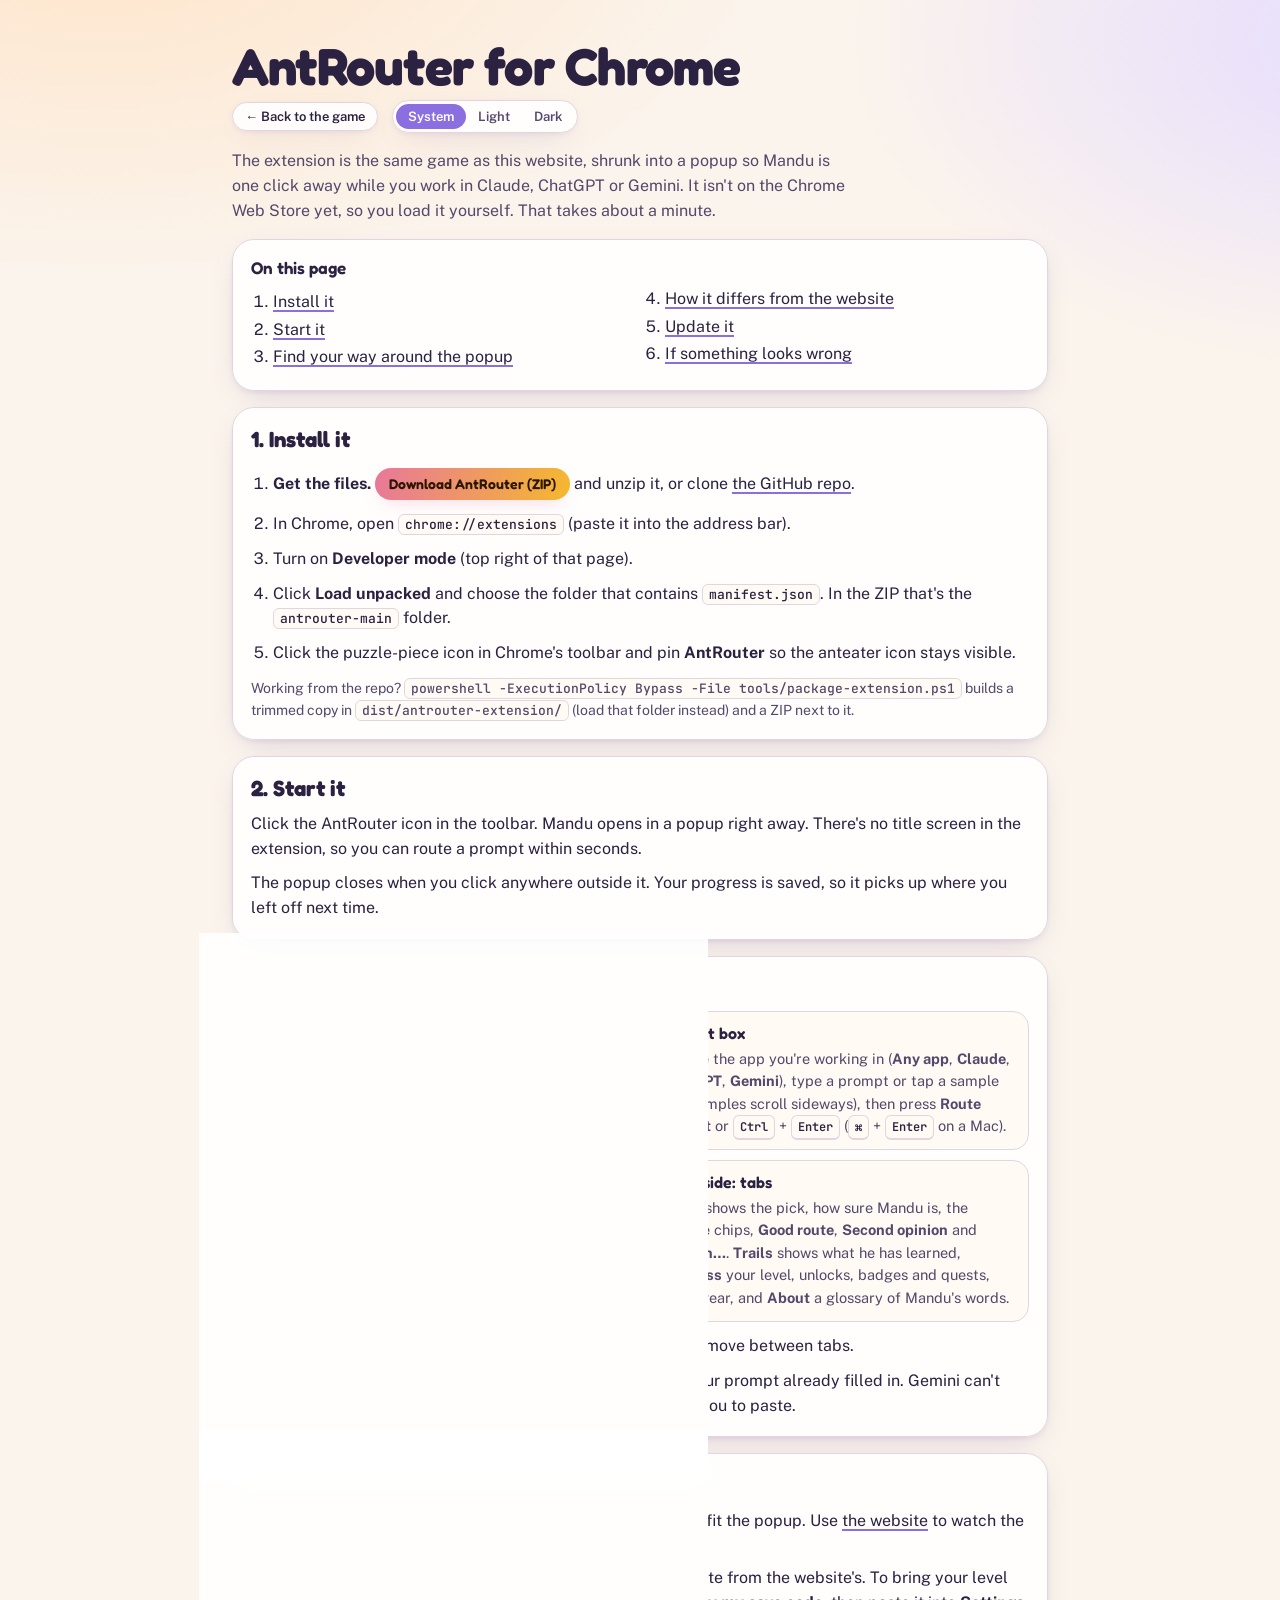
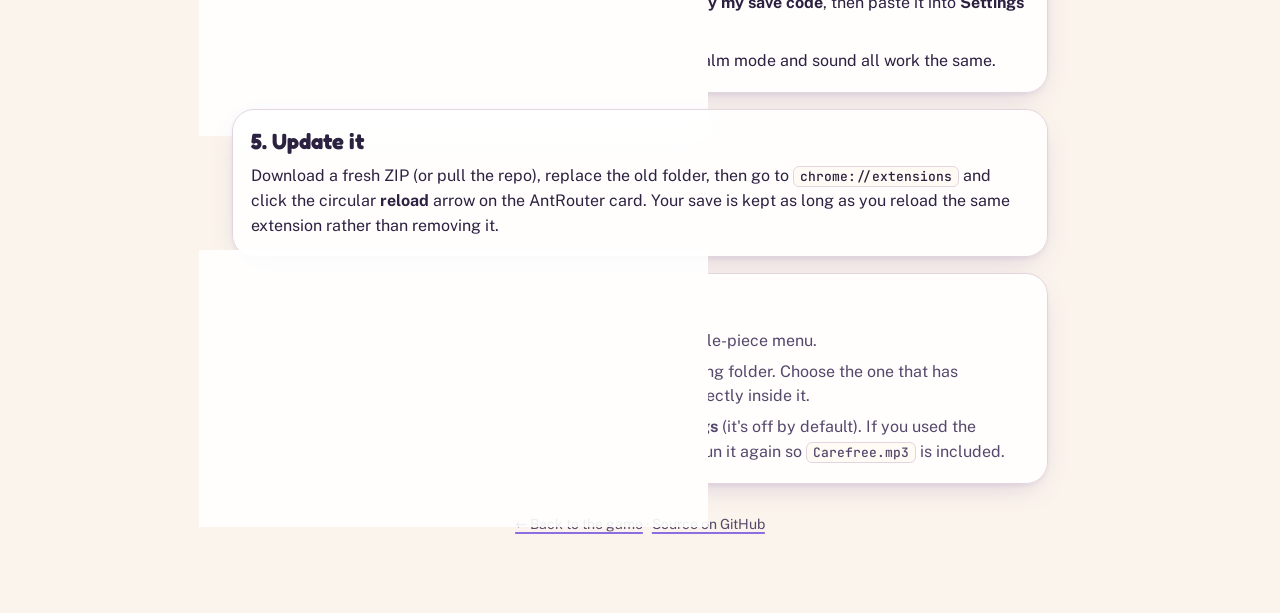
==== commit 162d4ccf: "Merge pull request #9 from EthanEthernet/fix/classify-pasted-text Fix: route pasted-text prompts by " ====
--- a/extension.html
+++ b/extension.html
@@ -8,17 +8,9 @@
 <link rel="preconnect" href="https://fonts.googleapis.com">
 <link rel="preconnect" href="https://fonts.gstatic.com" crossorigin>
 <link href="https://fonts.googleapis.com/css2?family=Public+Sans:wght@400;500;600&family=JetBrains+Mono:wght@500&family=Fredoka:wght@500..700&display=swap" rel="stylesheet">
-<link rel="stylesheet" href="css/app.css?v=8">
-<script src="src/storage.js?v=8"></script>
-<script src="src/theme.js?v=8"></script>
-<style>
-/* demo video (this page only) */
-.guide-demo video{display:block;width:100%;max-width:780px;aspect-ratio:780/580;height:auto;margin:6px auto 10px;border-radius:14px;border:1px solid var(--rule);background:#0B1120}
-.guide-demo details{margin-top:6px}
-.guide-demo summary{cursor:pointer;font-weight:600}
-.guide-demo ol{margin:8px 0 0;padding-left:22px;display:grid;gap:4px;color:var(--muted)}
-.guide-toc .demo-link{margin:8px 0 0}
-</style>
+<link rel="stylesheet" href="css/app.css?v=9">
+<script src="src/storage.js?v=9"></script>
+<script src="src/theme.js?v=9"></script>
 </head>
 <body>
 <div class="wrap guide">
@@ -32,31 +24,8 @@
   </header>
   <p class="sub">The extension is the same game as this website, shrunk into a popup so Mandu is one click away while you work in Claude, ChatGPT or Gemini. It isn't on the Chrome Web Store yet, so you load it yourself. That takes about a minute.</p>
 
-  <section class="card guide-demo" id="demo" aria-labelledby="h-demo">
-    <h2 id="h-demo">Watch it in 60 seconds</h2>
-    <video controls muted playsinline preload="metadata" poster="media/extension-demo-poster.jpg" aria-describedby="demo-note">
-      <source src="media/extension-demo.mp4" type="video/mp4">
-      Your browser can't play this video. <a href="media/extension-demo.mp4">Download the demo (MP4)</a>.
-    </video>
-    <p class="meta" id="demo-note">Recorded from the real extension popup. There's no sound; the captions are on screen.</p>
-    <details>
-      <summary>Read what the video shows</summary>
-      <ol>
-        <li>Click the AntRouter icon in Chrome's toolbar and Mandu opens in a popup.</li>
-        <li>Pick the app you're working in (Claude), type a prompt and press <b>Route prompt</b>.</li>
-        <li>Mandu follows the trail, swallows an ant, and says which model, why and how sure he is.</li>
-        <li>The prompt adapter suggests a tweak for that model, with the reason and a diff. Your original is sent unless you press <b>Use suggested prompt</b>.</li>
-        <li><b>Open in Claude</b> opens a new tab with the prompt filled in.</li>
-        <li>Tapping another model reroutes; Mandu learns that trail for next time.</li>
-        <li>The Trails and Progress tabs show what he learned and what you've unlocked.</li>
-        <li><b>Settings</b> has Calm mode, volume, and a save code to move your progress between the extension and the website.</li>
-      </ol>
-    </details>
-  </section>
-
   <nav class="card guide-toc" aria-label="On this page">
     <b class="cardtitle">On this page</b>
-    <p class="demo-link"><a href="#demo">▶ Watch the 60-second demo</a></p>
     <ol>
       <li><a href="#install">Install it</a></li>
       <li><a href="#start">Start it</a></li>
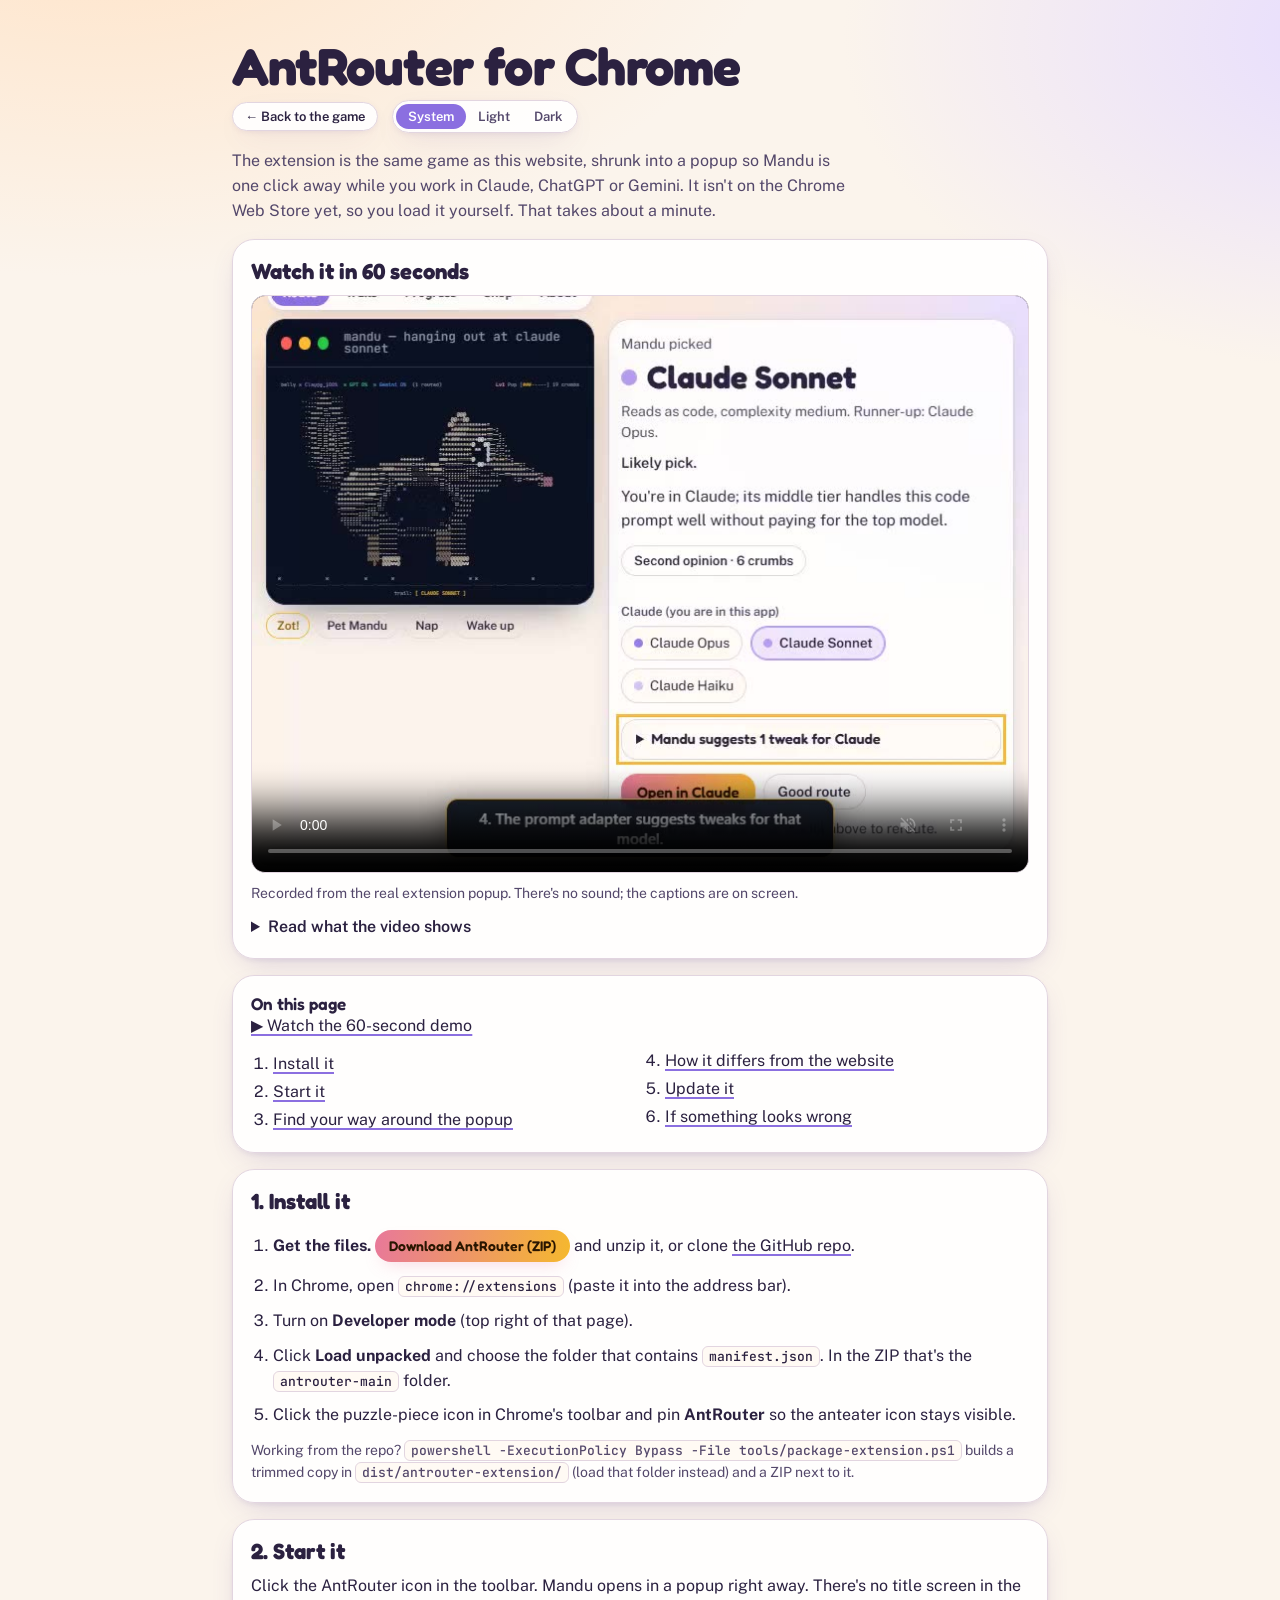
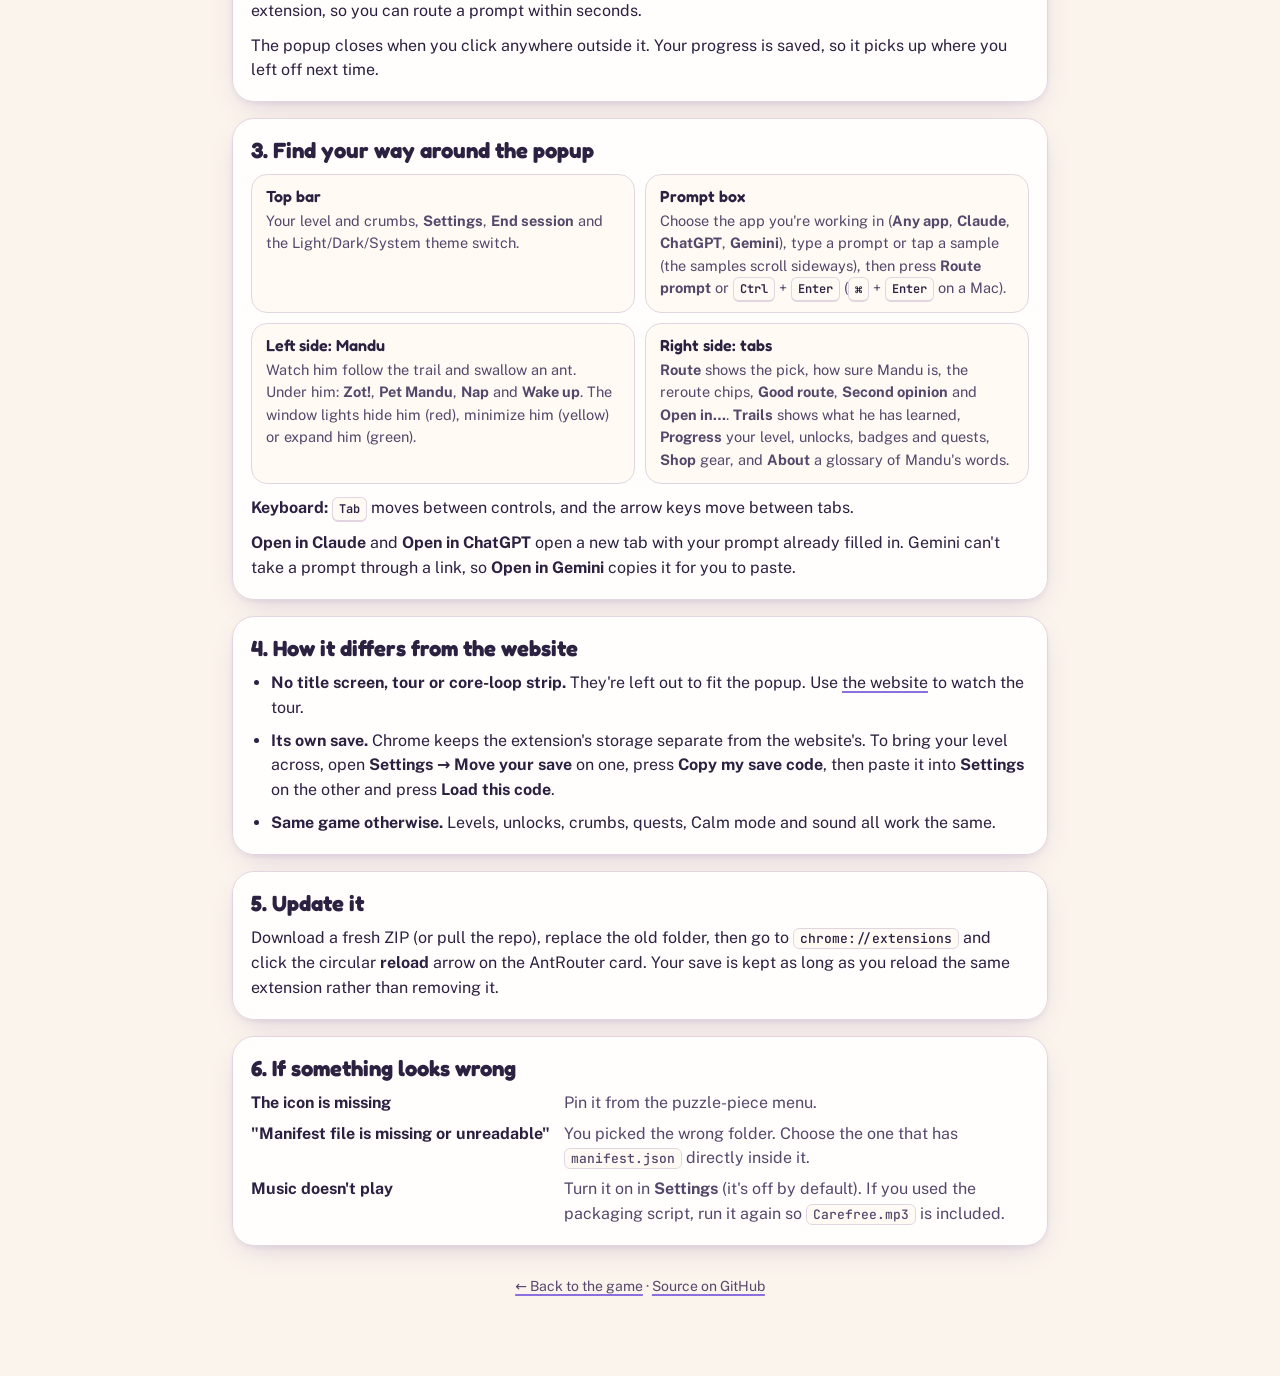
==== commit cf0f3c10: "merge: main (#9) into demo video branch; keep the page styles with v=9 assets Co-Authored-By: Claude" ====
--- a/extension.html
+++ b/extension.html
@@ -11,6 +11,14 @@
 <link rel="stylesheet" href="css/app.css?v=9">
 <script src="src/storage.js?v=9"></script>
 <script src="src/theme.js?v=9"></script>
+<style>
+/* demo video (this page only) */
+.guide-demo video{display:block;width:100%;max-width:780px;aspect-ratio:780/580;height:auto;margin:6px auto 10px;border-radius:14px;border:1px solid var(--rule);background:#0B1120}
+.guide-demo details{margin-top:6px}
+.guide-demo summary{cursor:pointer;font-weight:600}
+.guide-demo ol{margin:8px 0 0;padding-left:22px;display:grid;gap:4px;color:var(--muted)}
+.guide-toc .demo-link{margin:8px 0 0}
+</style>
 </head>
 <body>
 <div class="wrap guide">
@@ -24,8 +32,31 @@
   </header>
   <p class="sub">The extension is the same game as this website, shrunk into a popup so Mandu is one click away while you work in Claude, ChatGPT or Gemini. It isn't on the Chrome Web Store yet, so you load it yourself. That takes about a minute.</p>
 
+  <section class="card guide-demo" id="demo" aria-labelledby="h-demo">
+    <h2 id="h-demo">Watch it in 60 seconds</h2>
+    <video controls muted playsinline preload="metadata" poster="media/extension-demo-poster.jpg" aria-describedby="demo-note">
+      <source src="media/extension-demo.mp4" type="video/mp4">
+      Your browser can't play this video. <a href="media/extension-demo.mp4">Download the demo (MP4)</a>.
+    </video>
+    <p class="meta" id="demo-note">Recorded from the real extension popup. There's no sound; the captions are on screen.</p>
+    <details>
+      <summary>Read what the video shows</summary>
+      <ol>
+        <li>Click the AntRouter icon in Chrome's toolbar and Mandu opens in a popup.</li>
+        <li>Pick the app you're working in (Claude), type a prompt and press <b>Route prompt</b>.</li>
+        <li>Mandu follows the trail, swallows an ant, and says which model, why and how sure he is.</li>
+        <li>The prompt adapter suggests a tweak for that model, with the reason and a diff. Your original is sent unless you press <b>Use suggested prompt</b>.</li>
+        <li><b>Open in Claude</b> opens a new tab with the prompt filled in.</li>
+        <li>Tapping another model reroutes; Mandu learns that trail for next time.</li>
+        <li>The Trails and Progress tabs show what he learned and what you've unlocked.</li>
+        <li><b>Settings</b> has Calm mode, volume, and a save code to move your progress between the extension and the website.</li>
+      </ol>
+    </details>
+  </section>
+
   <nav class="card guide-toc" aria-label="On this page">
     <b class="cardtitle">On this page</b>
+    <p class="demo-link"><a href="#demo">▶ Watch the 60-second demo</a></p>
     <ol>
       <li><a href="#install">Install it</a></li>
       <li><a href="#start">Start it</a></li>
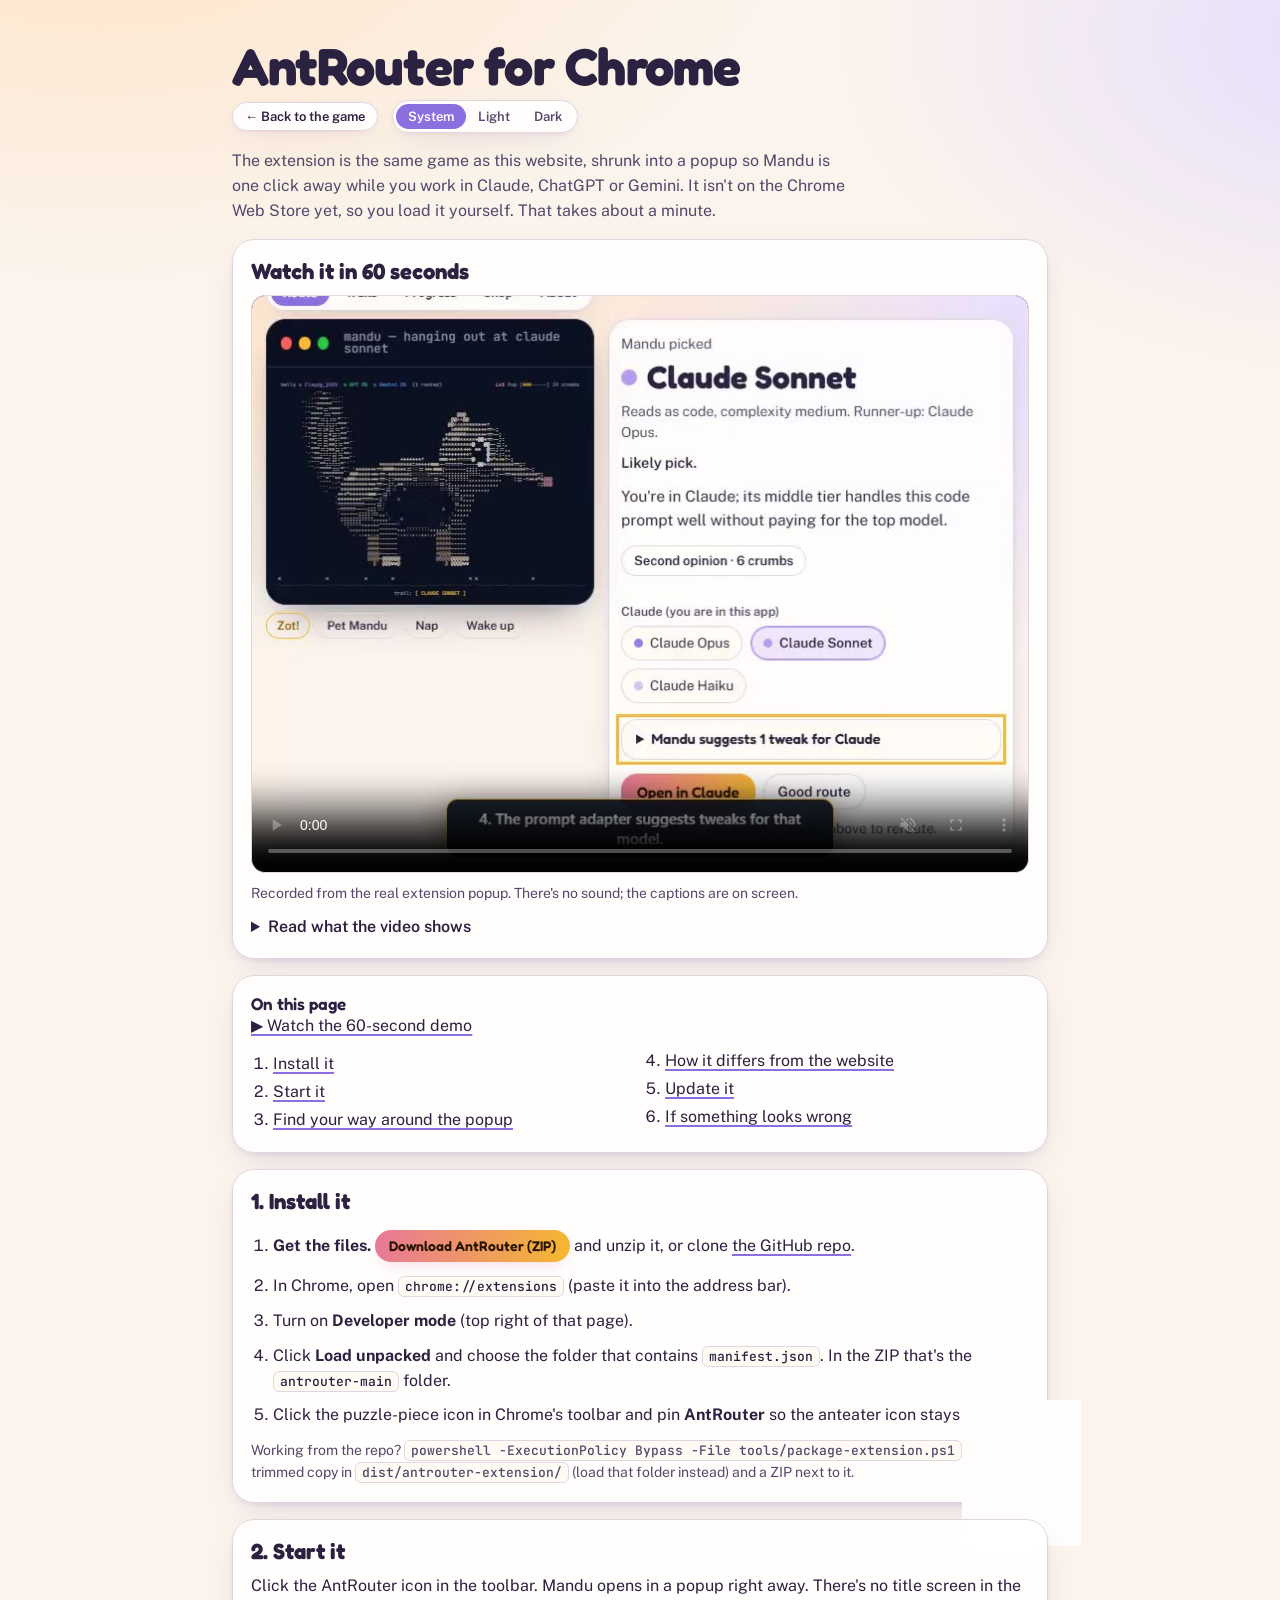
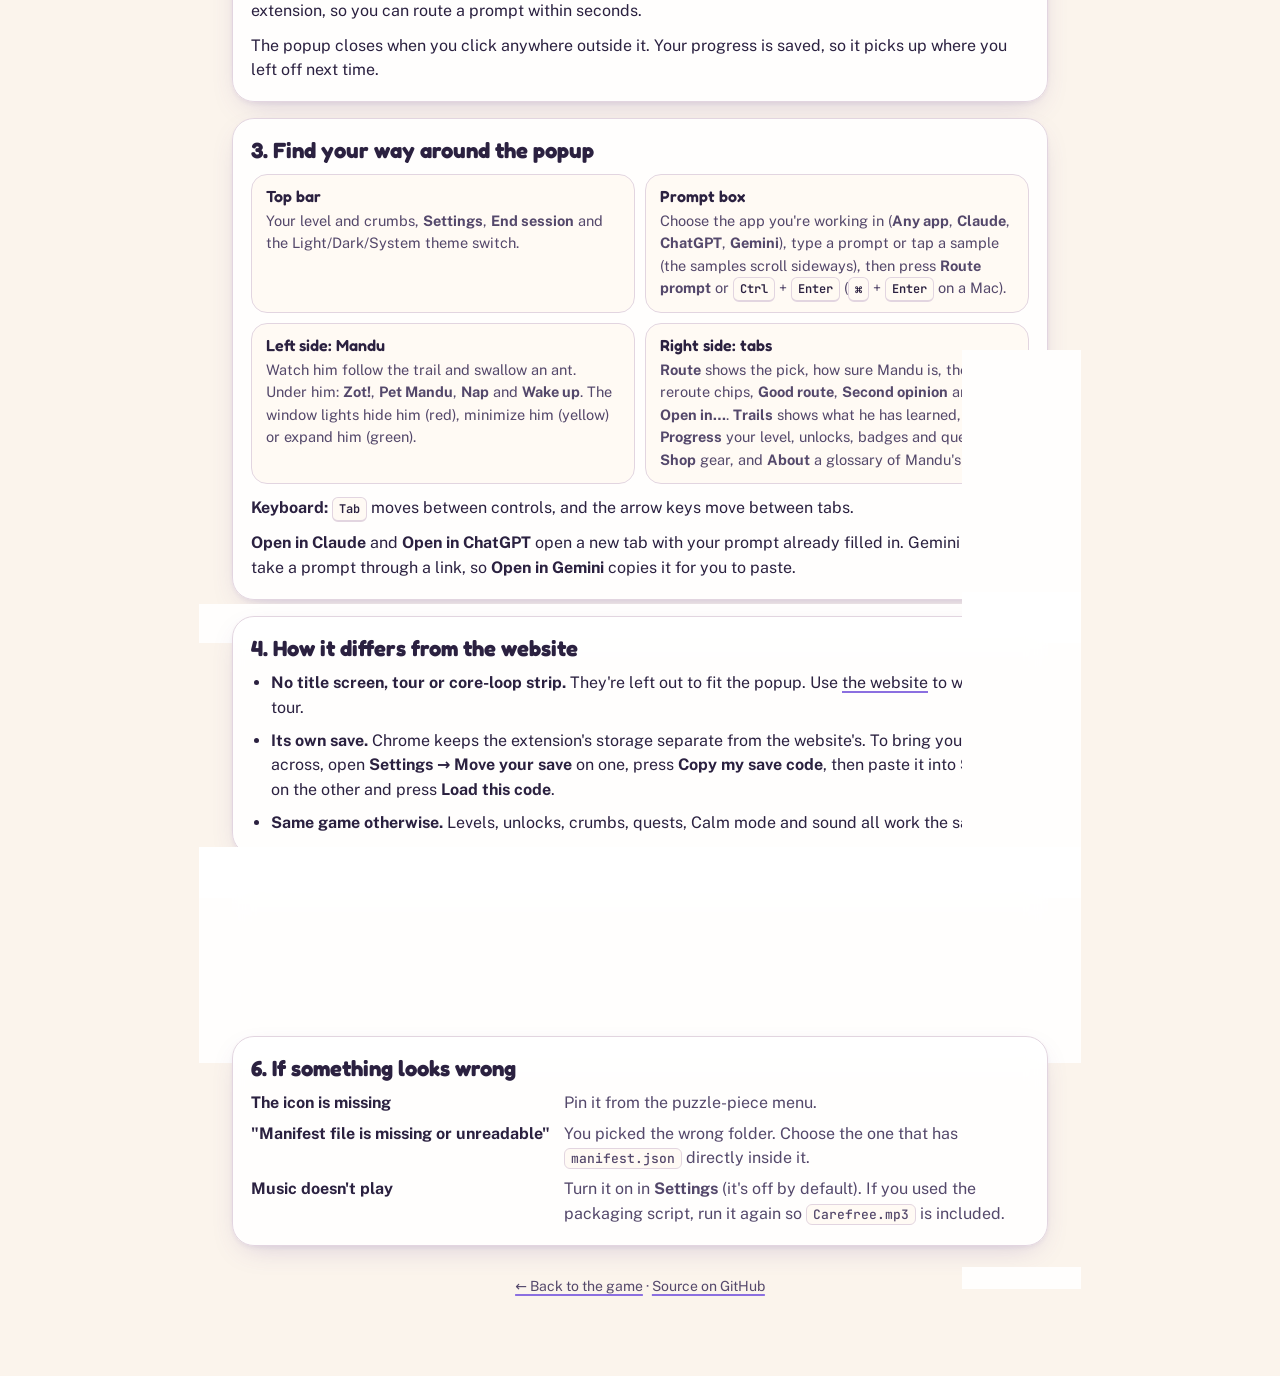
==== commit f7a7f011: "feat: slower levels, scenes and a graduation cap so crumbs keep mattering Playtest 3: Lv4 by route 9" ====
--- a/extension.html
+++ b/extension.html
@@ -8,9 +8,9 @@
 <link rel="preconnect" href="https://fonts.googleapis.com">
 <link rel="preconnect" href="https://fonts.gstatic.com" crossorigin>
 <link href="https://fonts.googleapis.com/css2?family=Public+Sans:wght@400;500;600&family=JetBrains+Mono:wght@500&family=Fredoka:wght@500..700&display=swap" rel="stylesheet">
-<link rel="stylesheet" href="css/app.css?v=9">
-<script src="src/storage.js?v=9"></script>
-<script src="src/theme.js?v=9"></script>
+<link rel="stylesheet" href="css/app.css?v=12">
+<script src="src/storage.js?v=12"></script>
+<script src="src/theme.js?v=12"></script>
 <style>
 /* demo video (this page only) */
 .guide-demo video{display:block;width:100%;max-width:780px;aspect-ratio:780/580;height:auto;margin:6px auto 10px;border-radius:14px;border:1px solid var(--rule);background:#0B1120}
--- a/css/app.css
+++ b/css/app.css
@@ -191,6 +191,7 @@
 .tab[aria-selected="true"]{background:var(--accent);color:var(--on-accent)}
 .tab.has-news::after{top:4px;right:6px;box-shadow:0 0 0 2px var(--bg)}
 .tabbar .tourbtn{margin:0 0 0 auto}
+@media (max-width:480px){.tabbar{flex-wrap:wrap}.tabs{flex:1 1 100%;justify-content:space-between}.tab,.tab:hover,.tab[aria-selected="true"]{padding:9px 8px}}  /* Playtest 3: at 375px the tab bar clipped Shop and About */
 .chip{background:var(--surface-2);border-color:var(--rule)}
 .chip.on{background:color-mix(in srgb,var(--c) 22%,transparent);border-color:var(--c)}
 .st{border-color:var(--rule)}
@@ -199,6 +200,7 @@
 .qbar span{background:linear-gradient(90deg,var(--accent),var(--pink))}
 .badge.on{border-color:var(--accent);background:var(--accent-soft)}
 .term{border-radius:20px;box-shadow:0 18px 40px -18px rgba(10,6,30,.55)}
+.term[data-scene="night"]{background:#060A1C}.term[data-scene="desert"]{background:#1C130B}.term[data-scene="campus"]{background:#081428}  /* shop scenes (mandu.js paints the props) */
 .toast{border-radius:16px;box-shadow:0 14px 34px -12px rgba(0,0,0,.5)}
 .hdr-btn{padding:7px 12px;font:600 13px/1 "Public Sans",sans-serif;background:var(--surface);box-shadow:var(--shadow)}
 .hdr-btn:disabled{opacity:.5;cursor:not-allowed}
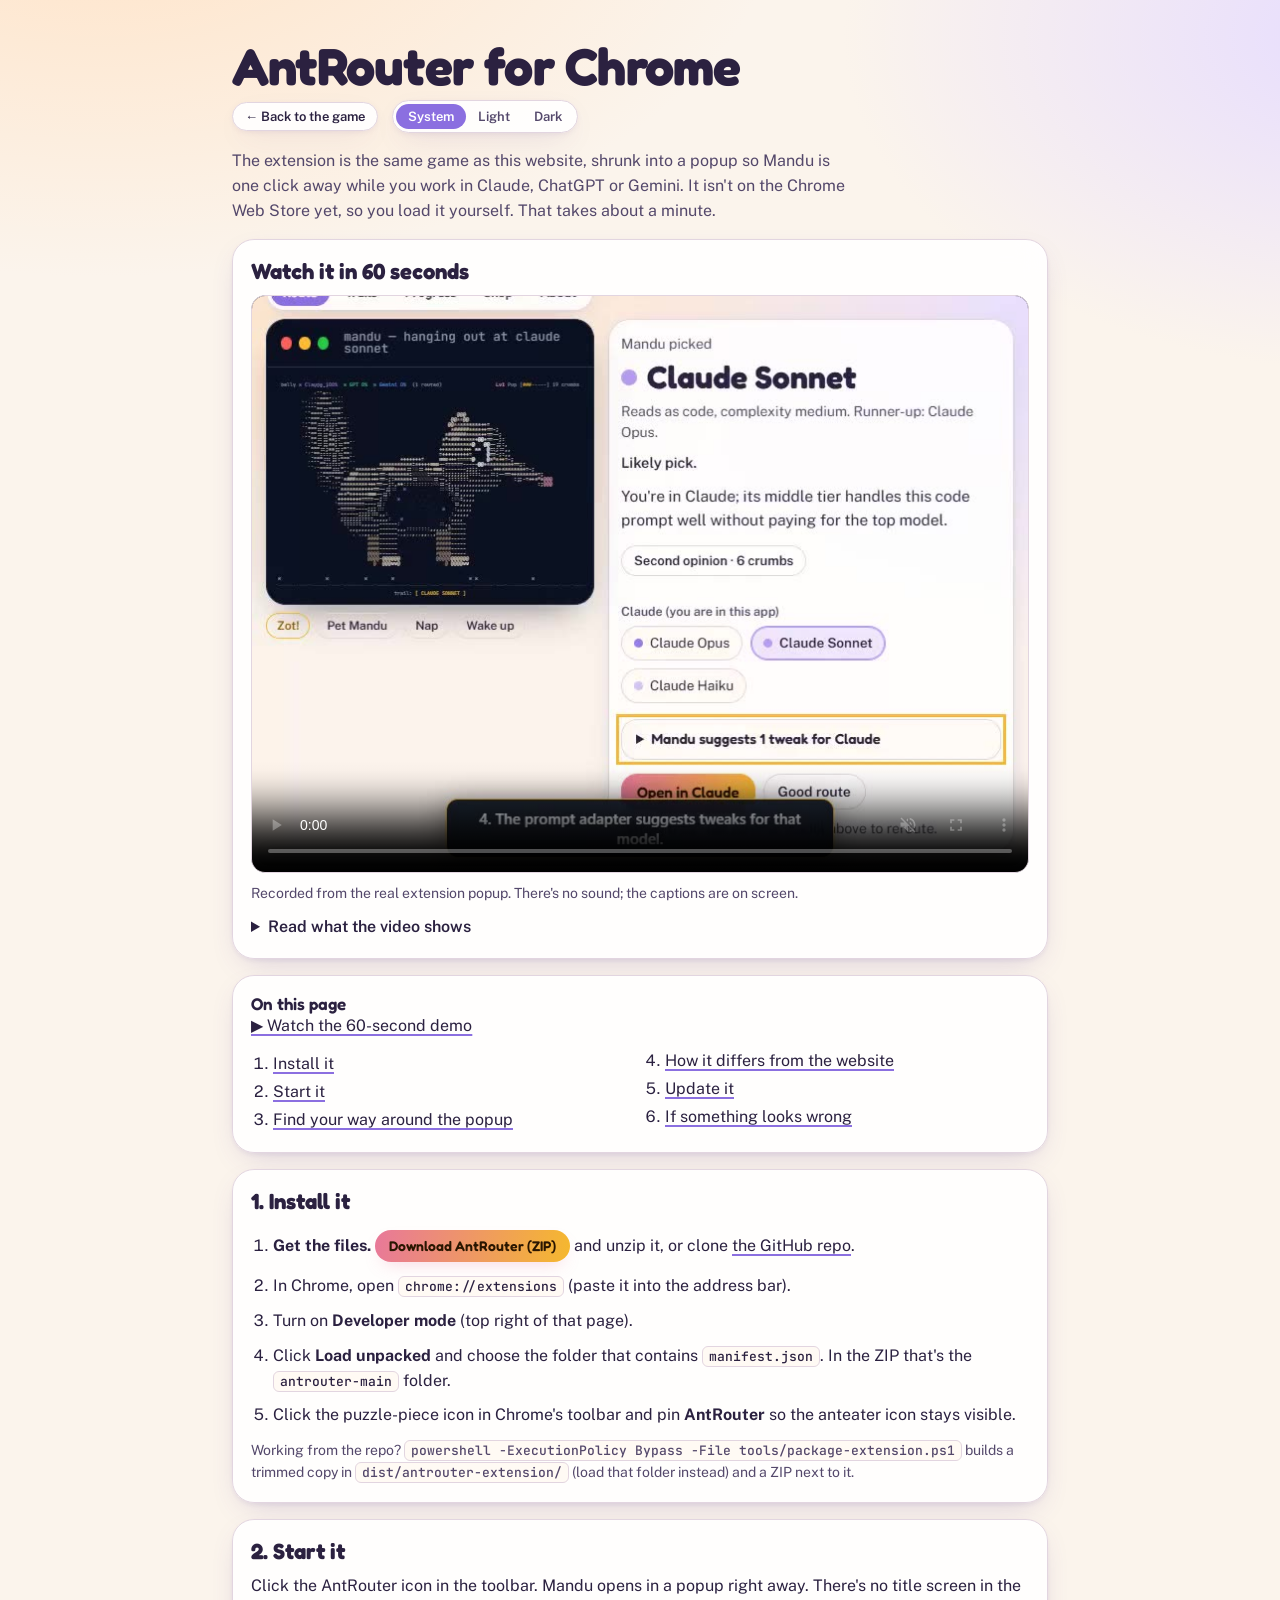
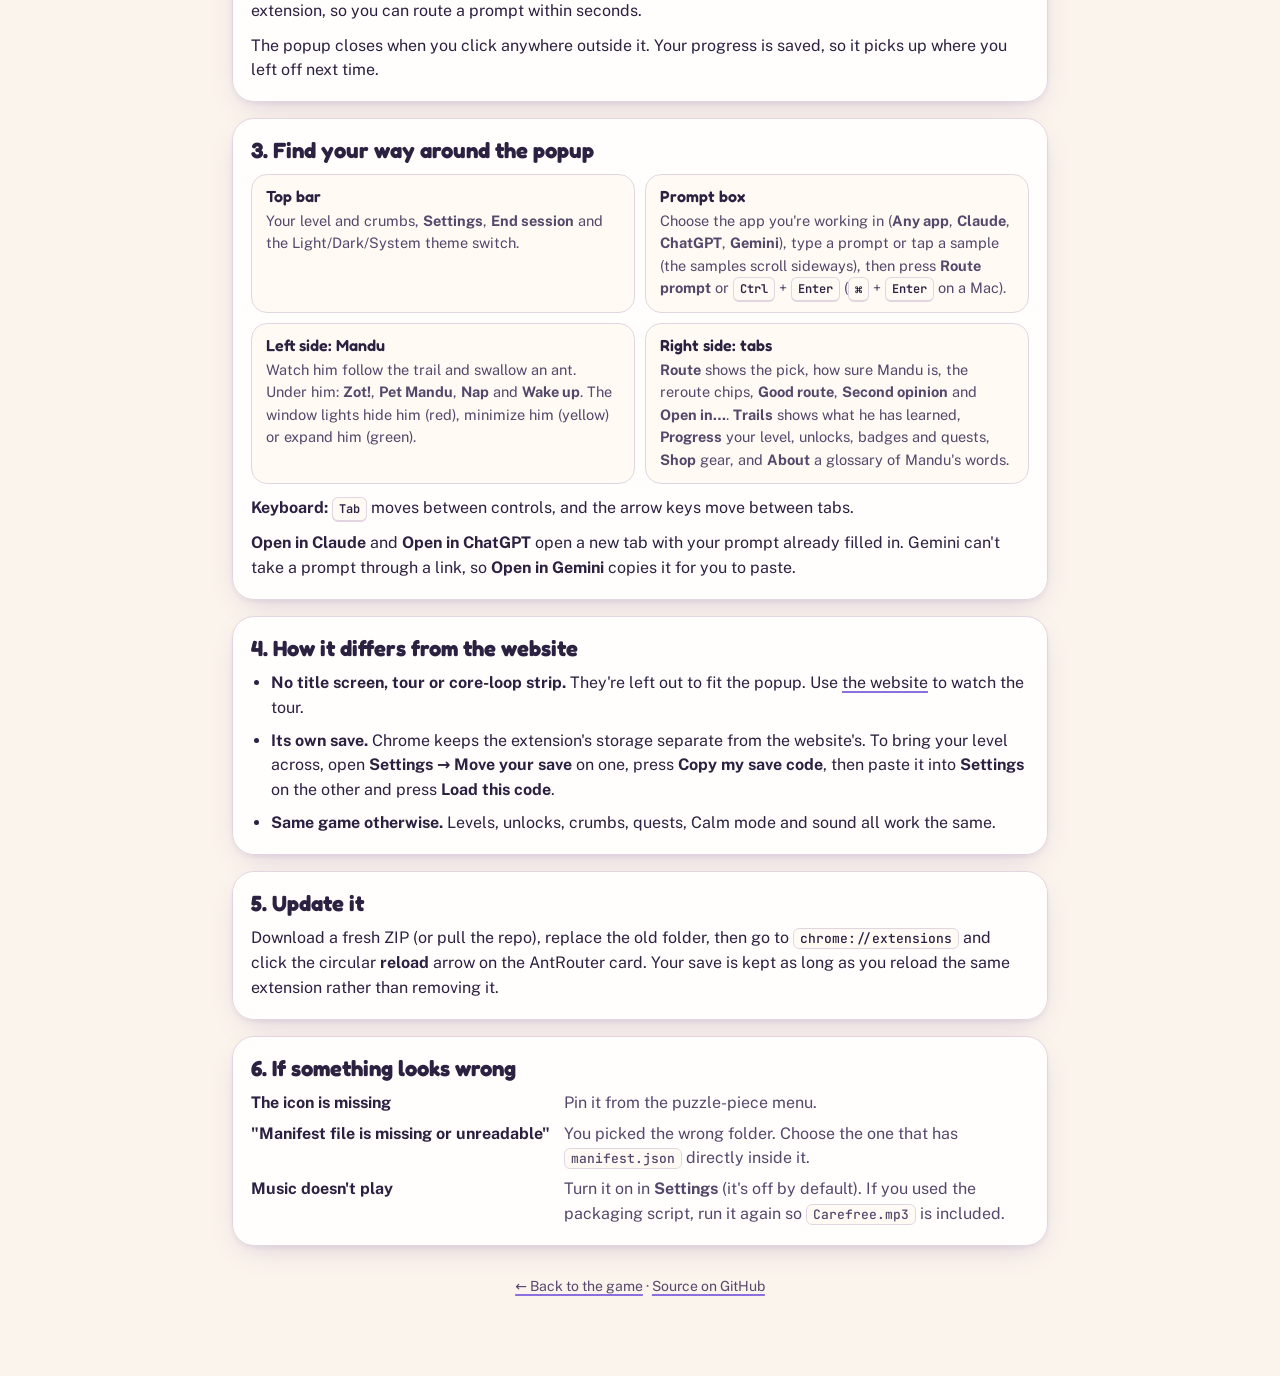
==== commit 0af5d5bb: "Merge pull request #12 from EthanEthernet/fix/beta-polish Beta polish: fix the severity-1 and severi" ====
--- a/extension.html
+++ b/extension.html
@@ -8,9 +8,9 @@
 <link rel="preconnect" href="https://fonts.googleapis.com">
 <link rel="preconnect" href="https://fonts.gstatic.com" crossorigin>
 <link href="https://fonts.googleapis.com/css2?family=Public+Sans:wght@400;500;600&family=JetBrains+Mono:wght@500&family=Fredoka:wght@500..700&display=swap" rel="stylesheet">
-<link rel="stylesheet" href="css/app.css?v=12">
-<script src="src/storage.js?v=12"></script>
-<script src="src/theme.js?v=12"></script>
+<link rel="stylesheet" href="css/app.css?v=11">
+<script src="src/storage.js?v=11"></script>
+<script src="src/theme.js?v=11"></script>
 <style>
 /* demo video (this page only) */
 .guide-demo video{display:block;width:100%;max-width:780px;aspect-ratio:780/580;height:auto;margin:6px auto 10px;border-radius:14px;border:1px solid var(--rule);background:#0B1120}
--- a/css/app.css
+++ b/css/app.css
@@ -200,7 +200,6 @@
 .qbar span{background:linear-gradient(90deg,var(--accent),var(--pink))}
 .badge.on{border-color:var(--accent);background:var(--accent-soft)}
 .term{border-radius:20px;box-shadow:0 18px 40px -18px rgba(10,6,30,.55)}
-.term[data-scene="night"]{background:#060A1C}.term[data-scene="desert"]{background:#1C130B}.term[data-scene="campus"]{background:#081428}  /* shop scenes (mandu.js paints the props) */
 .toast{border-radius:16px;box-shadow:0 14px 34px -12px rgba(0,0,0,.5)}
 .hdr-btn{padding:7px 12px;font:600 13px/1 "Public Sans",sans-serif;background:var(--surface);box-shadow:var(--shadow)}
 .hdr-btn:disabled{opacity:.5;cursor:not-allowed}
